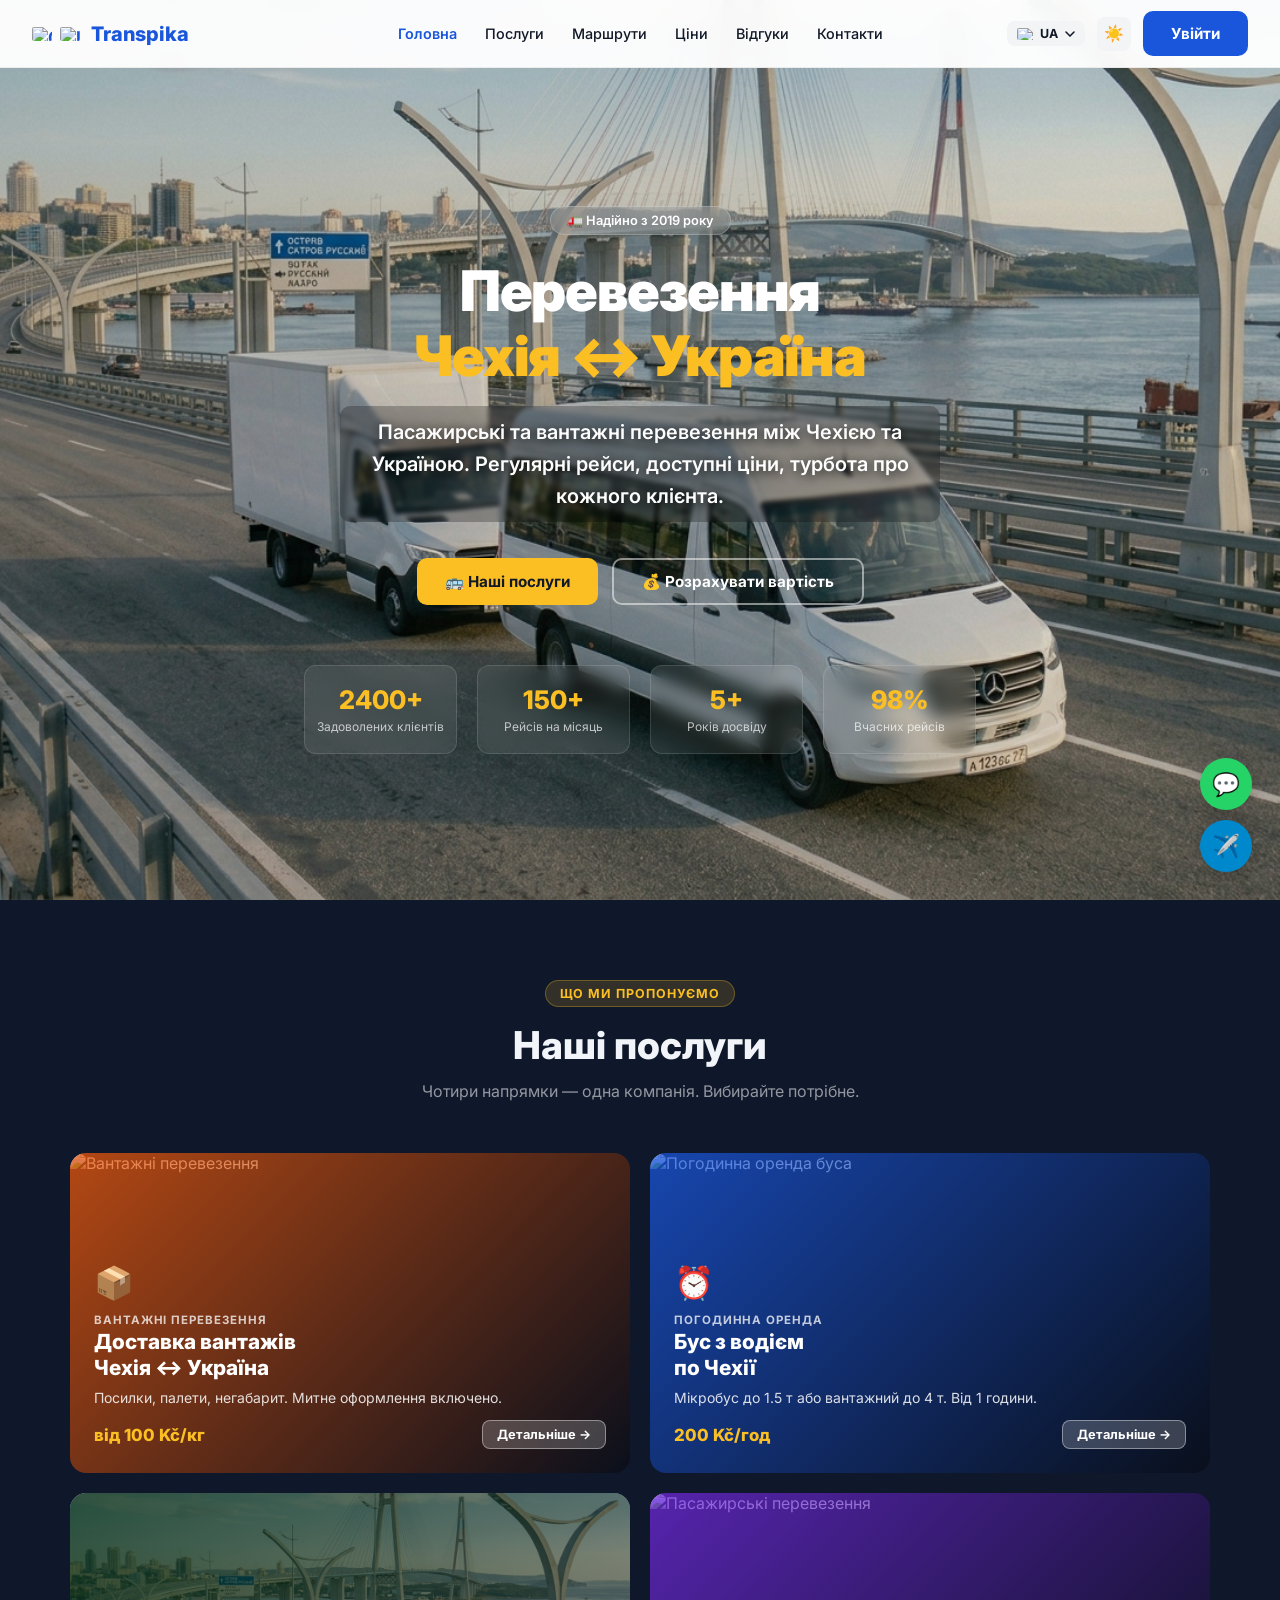
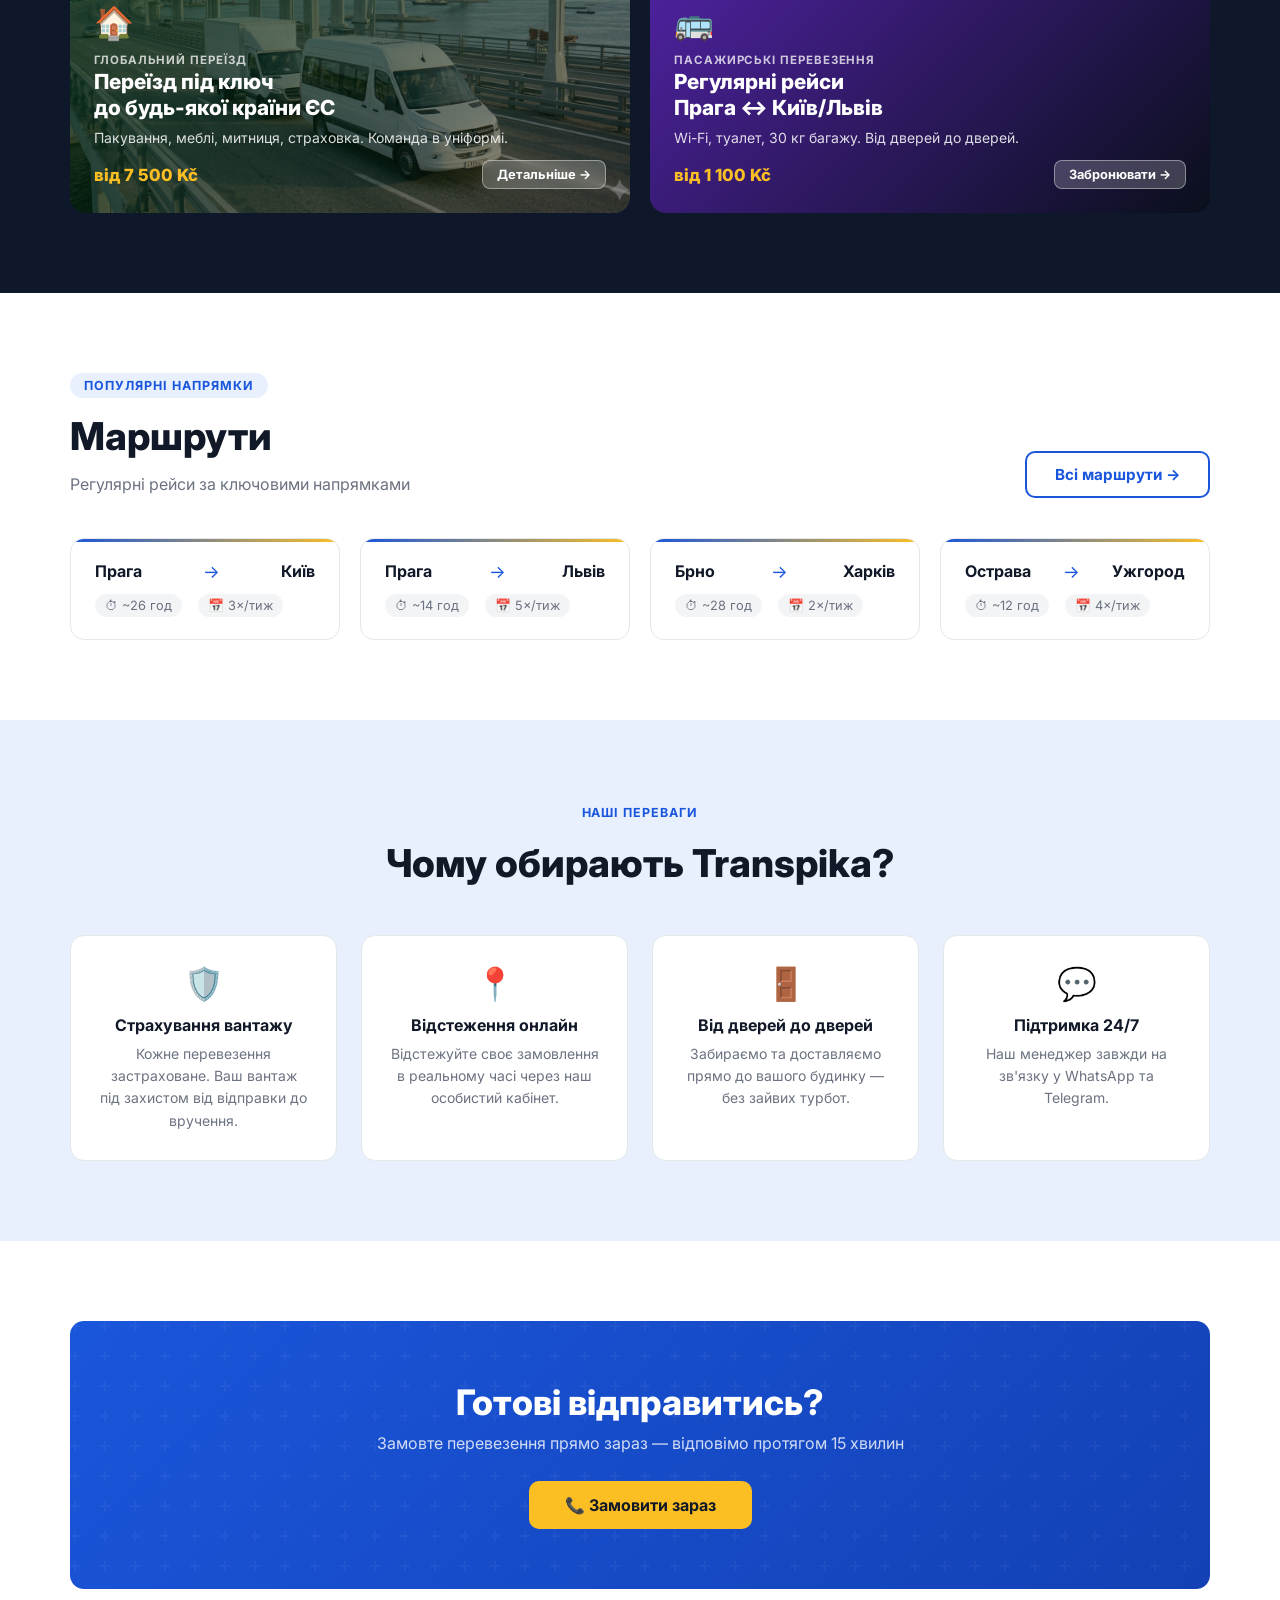
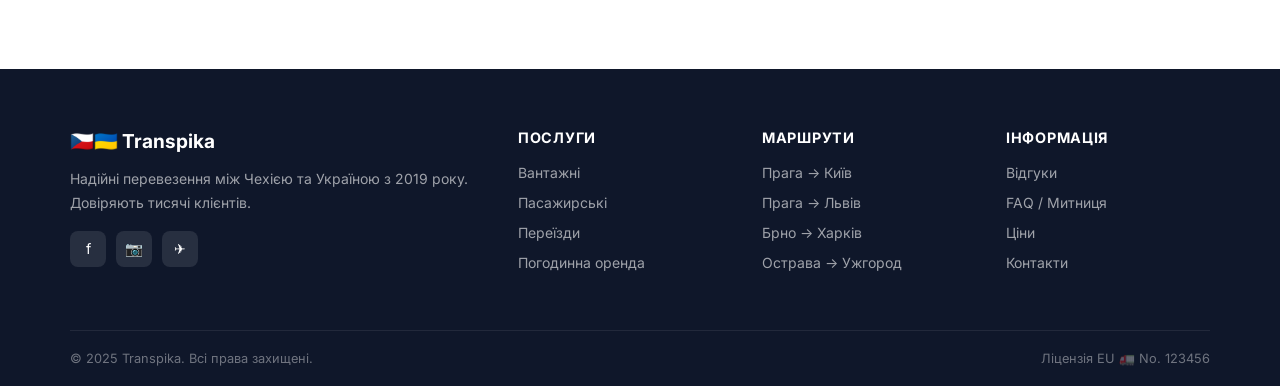
==== index.html @ 56745eea "Transpika transport site - initial commit" ====
<!DOCTYPE html>
<html lang="uk">
<head>
  <meta charset="UTF-8">
  <meta name="viewport" content="width=device-width, initial-scale=1.0">
  <title>Transpika — Перевезення Чехія ↔ Україна</title>
  <meta name="description" content="Надійні пасажирські та вантажні перевезення між Чехією та Україною. Регулярні рейси, доступні ціни, досвідчені водії.">
  <link rel="preconnect" href="https://fonts.googleapis.com">
  <link rel="preconnect" href="https://fonts.gstatic.com" crossorigin>
  <link href="https://fonts.googleapis.com/css2?family=Inter:wght@400;500;600;700;800;900&display=swap" rel="stylesheet">
  <link rel="stylesheet" href="style.css">
</head>
<body><script>var t=localStorage.getItem("et_theme")||"light";document.documentElement.setAttribute("data-theme",t);</script>

  <nav id="navbar"></nav>

  <!-- HERO SECTION -->
  <section class="hero">
    <div class="hero-bg"></div>
    <div class="hero-overlay"></div>
    <div class="hero-content">
      <div class="hero-badge">
        🚛 Надійно з 2019 року
      </div>
      <h1 class="hero-title">
        Перевезення<br><span>Чехія ↔ Україна</span>
      </h1>
      <p class="hero-subtitle">
        Пасажирські та вантажні перевезення між Чехією та Україною. Регулярні рейси, доступні ціни, турбота про кожного клієнта.
      </p>
      <div class="hero-cta">
        <a href="services.html" class="btn-primary">🚌 Наші послуги</a>
        <a href="prices.html" class="btn-outline" style="color:#fff;border-color:rgba(255,255,255,0.5);">💰 Розрахувати вартість</a>
      </div>
      <div class="hero-stats">
        <div class="stat-item">
          <span class="num">2400+</span>
          <span class="label">Задоволених клієнтів</span>
        </div>
        <div class="stat-item">
          <span class="num">150+</span>
          <span class="label">Рейсів на місяць</span>
        </div>
        <div class="stat-item">
          <span class="num">5+</span>
          <span class="label">Років досвіду</span>
        </div>
        <div class="stat-item">
          <span class="num">98%</span>
          <span class="label">Вчасних рейсів</span>
        </div>
      </div>
    </div>
  </section>

  <!-- SERVICES CATEGORIES -->
  <section style="padding:80px 0; background:#0f172a;">
    <div class="container">
      <div style="text-align:center; margin-bottom:52px;">
        <span class="section-tag reveal" style="background:rgba(251,191,36,0.15);color:#fbbf24;border:1px solid rgba(251,191,36,0.3);">Що ми пропонуємо</span>
        <h2 class="section-title reveal" style="text-align:center;color:#f1f5f9;">Наші послуги</h2>
        <p class="reveal" style="text-align:center;color:rgba(255,255,255,0.55);max-width:480px;margin:0 auto;font-size:1rem;">Чотири напрямки — одна компанія. Вибирайте потрібне.</p>
      </div>
      <div class="svc-cat-grid">

        <!-- 1. Вантажні перевезення -->
        <a href="services.html" class="svc-cat-card reveal reveal-delay-1">
          <img src="https://images.unsplash.com/photo-1641199788912-9a7385a35c82?fm=jpg&q=85&w=900&fit=crop" alt="Вантажні перевезення" class="svc-cat-img">
          <div class="svc-cat-overlay"></div>
          <div class="svc-cat-body">
            <div class="svc-cat-icon">📦</div>
            <div>
              <div class="svc-cat-label">Вантажні перевезення</div>
              <h3 class="svc-cat-title">Доставка вантажів<br>Чехія ↔ Україна</h3>
              <p class="svc-cat-desc">Посилки, палети, негабарит. Митне оформлення включено.</p>
              <div class="svc-cat-footer">
                <span class="svc-cat-price">від 100 Kč/кг</span>
                <span class="svc-cat-btn">Детальніше →</span>
              </div>
            </div>
          </div>
        </a>

        <!-- 2. Погодинна оренда -->
        <a href="services.html" class="svc-cat-card reveal reveal-delay-2">
          <img src="https://images.unsplash.com/photo-1652093932112-3fbc369da1f3?fm=jpg&q=85&w=900&fit=crop" alt="Погодинна оренда буса" class="svc-cat-img">
          <div class="svc-cat-overlay" style="background:linear-gradient(135deg,rgba(26,86,219,0.75) 0%,rgba(0,0,0,0.35) 100%);"></div>
          <div class="svc-cat-body">
            <div class="svc-cat-icon">⏰</div>
            <div>
              <div class="svc-cat-label">Погодинна оренда</div>
              <h3 class="svc-cat-title">Бус з водієм<br>по Чехії</h3>
              <p class="svc-cat-desc">Мікробус до 1.5 т або вантажний до 4 т. Від 1 години.</p>
              <div class="svc-cat-footer">
                <span class="svc-cat-price">200 Kč/год</span>
                <span class="svc-cat-btn">Детальніше →</span>
              </div>
            </div>
          </div>
        </a>

        <!-- 3. Переїзди -->
        <a href="services.html" class="svc-cat-card reveal reveal-delay-3">
          <img src="hero.jpg" alt="Глобальний переїзд" class="svc-cat-img">
          <div class="svc-cat-overlay" style="background:linear-gradient(135deg,rgba(5,46,22,0.8) 0%,rgba(0,0,0,0.4) 100%);"></div>
          <div class="svc-cat-body">
            <div class="svc-cat-icon">🏠</div>
            <div>
              <div class="svc-cat-label">Глобальний переїзд</div>
              <h3 class="svc-cat-title">Переїзд під ключ<br>до будь-якої країни ЄС</h3>
              <p class="svc-cat-desc">Пакування, меблі, митниця, страховка. Команда в уніформі.</p>
              <div class="svc-cat-footer">
                <span class="svc-cat-price">від 7 500 Kč</span>
                <span class="svc-cat-btn">Детальніше →</span>
              </div>
            </div>
          </div>
        </a>

        <!-- 4. Пасажирські -->
        <a href="services.html" class="svc-cat-card reveal reveal-delay-4">
          <img src="https://images.unsplash.com/photo-1544620347-c4fd4a3d5957?fm=jpg&q=85&w=900&fit=crop" alt="Пасажирські перевезення" class="svc-cat-img">
          <div class="svc-cat-overlay" style="background:linear-gradient(135deg,rgba(109,40,217,0.75) 0%,rgba(0,0,0,0.35) 100%);"></div>
          <div class="svc-cat-body">
            <div class="svc-cat-icon">🚌</div>
            <div>
              <div class="svc-cat-label">Пасажирські перевезення</div>
              <h3 class="svc-cat-title">Регулярні рейси<br>Прага ↔ Київ/Львів</h3>
              <p class="svc-cat-desc">Wi-Fi, туалет, 30 кг багажу. Від дверей до дверей.</p>
              <div class="svc-cat-footer">
                <span class="svc-cat-price">від 1 100 Kč</span>
                <span class="svc-cat-btn">Забронювати →</span>
              </div>
            </div>
          </div>
        </a>

      </div>
    </div>
  </section>

  <!-- MINI ROUTES SECTION -->
  <section class="section">
    <div class="container">
      <div style="display:flex; justify-content:space-between; align-items:flex-end; margin-bottom:40px; flex-wrap:wrap; gap:16px;">
        <div>
          <span class="section-tag reveal">Популярні напрямки</span>
          <h2 class="section-title reveal">Маршрути</h2>
          <p class="section-sub reveal">Регулярні рейси за ключовими напрямками</p>
        </div>
        <a href="routes.html" class="btn-outline reveal">Всі маршрути →</a>
      </div>
      <div class="routes-grid">
        <div class="route-card reveal reveal-delay-1">
          <div class="route-from-to">
            <span class="route-city">Прага</span>
            <span class="route-arrow">→</span>
            <span class="route-city">Київ</span>
          </div>
          <div class="route-meta">
            <span class="meta-item">⏱ ~26 год</span>
            <span class="meta-item">📅 3×/тиж</span>
          </div>
        </div>
        <div class="route-card reveal reveal-delay-2">
          <div class="route-from-to">
            <span class="route-city">Прага</span>
            <span class="route-arrow">→</span>
            <span class="route-city">Львів</span>
          </div>
          <div class="route-meta">
            <span class="meta-item">⏱ ~14 год</span>
            <span class="meta-item">📅 5×/тиж</span>
          </div>
        </div>
        <div class="route-card reveal reveal-delay-3">
          <div class="route-from-to">
            <span class="route-city">Брно</span>
            <span class="route-arrow">→</span>
            <span class="route-city">Харків</span>
          </div>
          <div class="route-meta">
            <span class="meta-item">⏱ ~28 год</span>
            <span class="meta-item">📅 2×/тиж</span>
          </div>
        </div>
        <div class="route-card reveal reveal-delay-4">
          <div class="route-from-to">
            <span class="route-city">Острава</span>
            <span class="route-arrow">→</span>
            <span class="route-city">Ужгород</span>
          </div>
          <div class="route-meta">
            <span class="meta-item">⏱ ~12 год</span>
            <span class="meta-item">📅 4×/тиж</span>
          </div>
        </div>
      </div>
    </div>
  </section>

  <!-- WHY US SECTION -->
  <section class="section" style="background: var(--blue-light);">
    <div class="container">
      <div style="text-align:center; margin-bottom:48px;">
        <span class="section-tag reveal">Наші переваги</span>
        <h2 class="section-title reveal" style="text-align:center;">Чому обирають Transpika?</h2>
      </div>
      <div style="display:grid; grid-template-columns:repeat(auto-fit, minmax(240px, 1fr)); gap:24px;">
        <div class="card reveal reveal-delay-1" style="text-align:center;">
          <div style="font-size:2rem; margin-bottom:12px;">🛡️</div>
          <h3 style="font-size:1rem; font-weight:700; margin-bottom:8px;">Страхування вантажу</h3>
          <p style="font-size:0.875rem; color:var(--gray); line-height:1.6;">Кожне перевезення застраховане. Ваш вантаж під захистом від відправки до вручення.</p>
        </div>
        <div class="card reveal reveal-delay-2" style="text-align:center;">
          <div style="font-size:2rem; margin-bottom:12px;">📍</div>
          <h3 style="font-size:1rem; font-weight:700; margin-bottom:8px;">Відстеження онлайн</h3>
          <p style="font-size:0.875rem; color:var(--gray); line-height:1.6;">Відстежуйте своє замовлення в реальному часі через наш особистий кабінет.</p>
        </div>
        <div class="card reveal reveal-delay-3" style="text-align:center;">
          <div style="font-size:2rem; margin-bottom:12px;">🚪</div>
          <h3 style="font-size:1rem; font-weight:700; margin-bottom:8px;">Від дверей до дверей</h3>
          <p style="font-size:0.875rem; color:var(--gray); line-height:1.6;">Забираємо та доставляємо прямо до вашого будинку — без зайвих турбот.</p>
        </div>
        <div class="card reveal reveal-delay-4" style="text-align:center;">
          <div style="font-size:2rem; margin-bottom:12px;">💬</div>
          <h3 style="font-size:1rem; font-weight:700; margin-bottom:8px;">Підтримка 24/7</h3>
          <p style="font-size:0.875rem; color:var(--gray); line-height:1.6;">Наш менеджер завжди на зв'язку у WhatsApp та Telegram.</p>
        </div>
      </div>
    </div>
  </section>

  <!-- CTA BANNER -->
  <section class="section">
    <div class="container">
      <div class="cta-banner reveal">
        <h2>Готові відправитись?</h2>
        <p>Замовте перевезення прямо зараз — відповімо протягом 15 хвилин</p>
        <a href="contact.html" class="btn-primary">📞 Замовити зараз</a>
      </div>
    </div>
  </section>

  <footer id="site-footer"></footer>

  <script src="auth.js"></script>
  <script>
    renderNav('home'); initTheme();
    renderFooter();
    initReveal();
    renderFloat();
  </script>
</body>
</html>
---- style.css ----
/* ===================== CSS VARIABLES ===================== */
:root {
  --blue: #1a56db;
  --blue-dark: #1341b5;
  --blue-light: #e8f0fe;
  --yellow: #fbbf24;
  --green: #2e7d32;
  --gray: #6b7280;
  --gray-light: #f3f4f6;
  --dark: #111827;
  --white: #fff;
  --shadow: 0 4px 24px rgba(0,0,0,0.10);
  --radius: 14px;
}

/* ===================== RESET ===================== */
*, *::before, *::after {
  box-sizing: border-box;
  margin: 0;
  padding: 0;
}

/* ===================== BASE ===================== */
body {
  font-family: 'Inter', sans-serif;
  color: var(--dark);
  background: var(--white);
  overflow-x: hidden;
}

a {
  text-decoration: none;
  color: inherit;
}

ul {
  list-style: none;
}

img {
  max-width: 100%;
  display: block;
}

/* ===================== NAVBAR ===================== */
#navbar {
  position: fixed;
  top: 0;
  left: 0;
  right: 0;
  height: 68px;
  background: rgba(255,255,255,0.95);
  backdrop-filter: blur(12px);
  -webkit-backdrop-filter: blur(12px);
  display: flex;
  align-items: center;
  justify-content: space-between;
  padding: 0 32px;
  z-index: 1000;
  border-bottom: 1px solid rgba(0,0,0,0.06);
  transition: box-shadow 0.3s;
}

.nav-logo {
  font-size: 1.1rem;
  font-weight: 700;
  color: var(--blue);
  display: flex;
  align-items: center;
  gap: 5px;
  white-space: nowrap;
  text-decoration: none;
  flex-shrink: 0;
}

.logo-slash {
  font-size: 0.7rem;
  font-weight: 700;
  color: var(--gray);
  letter-spacing: 0.5px;
  margin: 0 1px;
  align-self: flex-end;
  padding-bottom: 2px;
}

.logo-name {
  font-size: 1.25rem;
  font-weight: 800;
  color: var(--blue);
  margin-left: 3px;
}

/* ── Theme toggle button ── */
.theme-btn {
  background: var(--gray-light);
  border: none;
  border-radius: 8px;
  width: 34px;
  height: 34px;
  font-size: 1rem;
  cursor: pointer;
  display: flex;
  align-items: center;
  justify-content: center;
  transition: background 0.2s, transform 0.2s;
  flex-shrink: 0;
}
.theme-btn:hover { background: #e2e8f0; transform: rotate(20deg); }

/* ══════════════════════════════
   DARK THEME
══════════════════════════════ */
[data-theme="dark"] {
  --white: #0f172a;
  --dark: #f1f5f9;
  --gray-light: #1e293b;
  --gray: #94a3b8;
  --blue-light: #1e3a5f;
}
[data-theme="dark"] body { background: #0f172a; color: #f1f5f9; }
[data-theme="dark"] #navbar {
  background: rgba(15,23,42,0.97);
  border-bottom-color: rgba(255,255,255,0.08);
}
[data-theme="dark"] .nav-logo { color: #60a5fa; }
[data-theme="dark"] .logo-name { color: #60a5fa; }
[data-theme="dark"] .logo-slash { color: #64748b; }
[data-theme="dark"] .nav-links a { color: #cbd5e1; }
[data-theme="dark"] .nav-links a:hover,
[data-theme="dark"] .nav-links a.active { color: #60a5fa; }
[data-theme="dark"] .lang-btn { color: #94a3b8; }
[data-theme="dark"] .lang-btn.active { background: #1e293b; color: #60a5fa; }
[data-theme="dark"] .theme-btn { background: #1e293b; color: #f1f5f9; }
[data-theme="dark"] .mobile-menu { background: #0f172a; border-top-color: #1e293b; }
[data-theme="dark"] .mobile-menu a { color: #cbd5e1; border-bottom-color: #1e293b; }
[data-theme="dark"] .section { background: #0f172a; }
[data-theme="dark"] section[style*="background: var(--gray-light)"] { background: #1e293b !important; }
[data-theme="dark"] .card,
[data-theme="dark"] .service-card,
[data-theme="dark"] .route-card,
[data-theme="dark"] .review-card,
[data-theme="dark"] .price-card,
[data-theme="dark"] .faq-item { background: #1e293b; border-color: #334155; }
[data-theme="dark"] .section-tag { background: #1e3a5f; color: #60a5fa; }
[data-theme="dark"] .section-title { color: #f1f5f9; }
[data-theme="dark"] .section-sub { color: #94a3b8; }
[data-theme="dark"] h1,
[data-theme="dark"] h2,
[data-theme="dark"] h3,
[data-theme="dark"] h4 { color: #f1f5f9; }
[data-theme="dark"] p { color: #94a3b8; }
[data-theme="dark"] .faq-q { background: #1e293b; color: #f1f5f9; }
[data-theme="dark"] .faq-q:hover { background: #1e3a5f; }
[data-theme="dark"] .faq-a { background: #1e293b; color: #94a3b8; }
[data-theme="dark"] input, [data-theme="dark"] select, [data-theme="dark"] textarea {
  background: #1e293b; border-color: #334155; color: #f1f5f9;
}
[data-theme="dark"] .page-hero { background-color: #0a0f1e; }
[data-theme="dark"] .page-hero::before { background: rgba(0,0,0,0.72); }
[data-theme="dark"] .contact-form-card,
[data-theme="dark"] .auth-card { background: #1e293b; }
[data-theme="dark"] label { color: #cbd5e1; }

.nav-links {
  display: flex;
  align-items: center;
  gap: 28px;
  position: absolute;
  left: 50%;
  transform: translateX(-50%);
}

.nav-links a {
  font-size: 0.9rem;
  font-weight: 500;
  color: var(--dark);
  text-decoration: none;
  transition: color 0.2s;
  white-space: nowrap;
}

.nav-links a:hover,
.nav-links a.active {
  color: var(--blue);
  font-weight: 600;
}

.nav-right {
  display: flex;
  align-items: center;
  gap: 12px;
  flex-shrink: 0;
}

/* Lang dropdown */
.lang-dropdown {
  position: relative;
}

.lang-current {
  display: flex;
  align-items: center;
  gap: 5px;
  background: var(--gray-light);
  border: none;
  border-radius: 8px;
  padding: 5px 10px;
  font-size: 0.78rem;
  font-weight: 700;
  cursor: pointer;
  color: var(--dark);
  font-family: 'Inter', sans-serif;
  transition: background 0.2s;
}
.lang-current:hover { background: #e2e8f0; }

.lang-menu {
  display: none;
  position: absolute;
  top: calc(100% + 8px);
  right: 0;
  background: var(--white);
  border: 1px solid #e5e7eb;
  border-radius: 12px;
  padding: 8px;
  box-shadow: 0 8px 32px rgba(0,0,0,0.15);
  z-index: 999;
  display: grid;
  grid-template-columns: 1fr 1fr 1fr;
  gap: 4px;
  min-width: 180px;
  opacity: 0;
  pointer-events: none;
  transform: translateY(-6px);
  transition: opacity 0.18s, transform 0.18s;
}
.lang-menu.open {
  opacity: 1;
  pointer-events: all;
  transform: translateY(0);
}

.lang-option {
  display: flex;
  align-items: center;
  gap: 6px;
  background: transparent;
  border: none;
  border-radius: 7px;
  padding: 6px 8px;
  font-size: 0.78rem;
  font-weight: 600;
  cursor: pointer;
  color: var(--dark);
  font-family: 'Inter', sans-serif;
  transition: background 0.15s;
  white-space: nowrap;
}
.lang-option:hover { background: var(--gray-light); }
.lang-option.active { background: #eff6ff; color: var(--blue); }

[data-theme="dark"] .lang-current { background: #1e293b; color: #f1f5f9; }
[data-theme="dark"] .lang-menu { background: #1e293b; border-color: #334155; }
[data-theme="dark"] .lang-option { color: #f1f5f9; }
[data-theme="dark"] .lang-option:hover { background: #334155; }
[data-theme="dark"] .lang-option.active { background: #1e3a5f; color: #60a5fa; }

/* Auth buttons in nav */
.btn-profile {
  display: flex;
  align-items: center;
  gap: 8px;
  font-size: 0.875rem;
  font-weight: 600;
  color: var(--dark);
  text-decoration: none;
  padding: 6px 12px 6px 6px;
  border-radius: 8px;
  transition: background 0.2s;
}

.btn-profile:hover {
  background: var(--gray-light);
}

.avatar-mini {
  width: 28px;
  height: 28px;
  border-radius: 50%;
  background: var(--blue);
  color: var(--white);
  font-size: 0.8rem;
  font-weight: 700;
  display: flex;
  align-items: center;
  justify-content: center;
  flex-shrink: 0;
}

.btn-logout {
  background: transparent;
  border: 1px solid #d1d5db;
  border-radius: 8px;
  padding: 6px 10px;
  font-size: 0.85rem;
  cursor: pointer;
  color: var(--gray);
  transition: all 0.2s;
  font-family: 'Inter', sans-serif;
}

.btn-logout:hover {
  border-color: var(--blue);
  color: var(--blue);
}

/* Burger */
.burger {
  display: none;
  flex-direction: column;
  gap: 5px;
  cursor: pointer;
  padding: 4px;
}

.burger span {
  display: block;
  width: 22px;
  height: 2px;
  background: var(--dark);
  border-radius: 2px;
  transition: all 0.3s;
}

/* Mobile menu */
.mobile-menu {
  display: none;
  flex-direction: column;
  position: fixed;
  top: 68px;
  left: 0;
  right: 0;
  background: var(--white);
  z-index: 999;
  padding: 16px 0;
  box-shadow: 0 8px 24px rgba(0,0,0,0.12);
  border-top: 1px solid #e5e7eb;
}

.mobile-menu.open {
  display: flex;
}

.mobile-menu a {
  padding: 13px 32px;
  font-size: 0.95rem;
  font-weight: 500;
  color: var(--dark);
  text-decoration: none;
  border-bottom: 1px solid #f3f4f6;
  transition: background 0.2s;
}

.mobile-menu a:hover {
  background: var(--gray-light);
  color: var(--blue);
}

/* ===================== FOOTER ===================== */
#site-footer {
  background: #0f172a;
  color: rgba(255,255,255,0.75);
  padding: 60px 0 0;
  margin-top: 0;
}

.footer-grid {
  display: grid;
  grid-template-columns: 2fr 1fr 1fr 1fr;
  gap: 40px;
  padding-bottom: 48px;
}

.footer-brand .logo {
  font-size: 1.2rem;
  font-weight: 700;
  color: var(--white);
  display: block;
  margin-bottom: 14px;
}

.footer-brand p {
  font-size: 0.875rem;
  line-height: 1.7;
  color: rgba(255,255,255,0.6);
}

.social-links {
  display: flex;
  gap: 10px;
}

.social-links a {
  width: 36px;
  height: 36px;
  border-radius: 8px;
  background: rgba(255,255,255,0.1);
  display: flex;
  align-items: center;
  justify-content: center;
  font-size: 0.9rem;
  color: var(--white);
  text-decoration: none;
  transition: background 0.2s;
}

.social-links a:hover {
  background: var(--blue);
}

.footer-col h5 {
  font-size: 0.9rem;
  font-weight: 700;
  color: var(--white);
  margin-bottom: 16px;
  text-transform: uppercase;
  letter-spacing: 0.05em;
}

.footer-col ul li {
  margin-bottom: 10px;
}

.footer-col ul li a {
  font-size: 0.875rem;
  color: rgba(255,255,255,0.6);
  text-decoration: none;
  transition: color 0.2s;
}

.footer-col ul li a:hover {
  color: var(--yellow);
}

.footer-bottom {
  border-top: 1px solid rgba(255,255,255,0.08);
  padding: 20px 0;
  display: flex;
  justify-content: space-between;
  align-items: center;
  font-size: 0.8rem;
  color: rgba(255,255,255,0.4);
}

/* ===================== BUTTONS ===================== */
.btn-primary {
  display: inline-flex;
  align-items: center;
  gap: 8px;
  background: var(--yellow);
  color: var(--dark);
  font-weight: 700;
  font-size: 0.95rem;
  padding: 13px 28px;
  border-radius: 10px;
  border: none;
  cursor: pointer;
  text-decoration: none;
  transition: all 0.2s;
  font-family: 'Inter', sans-serif;
}

.btn-primary:hover {
  background: #f59e0b;
  transform: translateY(-1px);
  box-shadow: 0 6px 20px rgba(251,191,36,0.4);
}

.btn-blue {
  display: inline-flex;
  align-items: center;
  gap: 8px;
  background: var(--blue);
  color: var(--white);
  font-weight: 700;
  font-size: 0.95rem;
  padding: 13px 28px;
  border-radius: 10px;
  border: none;
  cursor: pointer;
  text-decoration: none;
  transition: all 0.2s;
  font-family: 'Inter', sans-serif;
}

.btn-blue:hover {
  background: var(--blue-dark);
  transform: translateY(-1px);
  box-shadow: 0 6px 20px rgba(26,86,219,0.35);
}

.btn-outline {
  display: inline-flex;
  align-items: center;
  gap: 8px;
  background: transparent;
  color: var(--blue);
  font-weight: 700;
  font-size: 0.95rem;
  padding: 12px 28px;
  border-radius: 10px;
  border: 2px solid var(--blue);
  cursor: pointer;
  text-decoration: none;
  transition: all 0.2s;
  font-family: 'Inter', sans-serif;
}

.btn-outline:hover {
  background: var(--blue);
  color: var(--white);
  transform: translateY(-1px);
}

/* ===================== CARDS ===================== */
.card {
  background: var(--white);
  border: 1px solid #e5e7eb;
  border-radius: var(--radius);
  padding: 28px;
  transition: all 0.3s;
}

.card:hover {
  box-shadow: var(--shadow);
  transform: translateY(-4px);
  border-color: transparent;
}

/* ===================== SECTION LAYOUT ===================== */
.section {
  padding: 80px 24px;
}

.container {
  max-width: 1140px;
  margin: 0 auto;
}

.section-tag {
  display: inline-block;
  background: var(--blue-light);
  color: var(--blue);
  font-size: 0.78rem;
  font-weight: 700;
  letter-spacing: 0.08em;
  text-transform: uppercase;
  padding: 5px 14px;
  border-radius: 100px;
  margin-bottom: 14px;
}

.section-title {
  font-size: clamp(1.6rem, 3vw, 2.4rem);
  font-weight: 800;
  color: var(--dark);
  line-height: 1.25;
  margin-bottom: 12px;
}

.section-sub {
  font-size: 1rem;
  color: var(--gray);
  line-height: 1.6;
  max-width: 580px;
}

/* ===================== PAGE HERO ===================== */
.page-hero {
  height: 300px;
  background: linear-gradient(135deg, var(--blue) 0%, var(--blue-dark) 100%);
  background-size: cover;
  background-position: center;
  background-repeat: no-repeat;
  display: flex;
  flex-direction: column;
  align-items: center;
  justify-content: center;
  text-align: center;
  margin-top: 68px;
  position: relative;
  overflow: hidden;
}

.page-hero::before {
  content: '';
  position: absolute;
  inset: 0;
  background: linear-gradient(to bottom, rgba(0,0,0,0.55) 0%, rgba(10,20,60,0.72) 100%);
  z-index: 1;
}

.page-hero-title {
  font-size: clamp(1.6rem, 4vw, 2.5rem);
  font-weight: 800;
  color: #fff;
  position: relative;
  z-index: 2;
  margin-bottom: 10px;
  text-shadow: 0 2px 12px rgba(0,0,0,0.6);
}

.breadcrumb {
  font-size: 0.875rem;
  color: rgba(255,255,255,0.85);
  position: relative;
  z-index: 2;
}

.breadcrumb a {
  color: rgba(255,255,255,0.7);
  text-decoration: none;
}

.breadcrumb a:hover {
  color: var(--white);
}

/* ===================== FORMS ===================== */
.form-group {
  margin-bottom: 20px;
}

.form-group label {
  display: block;
  font-size: 0.875rem;
  font-weight: 600;
  color: var(--dark);
  margin-bottom: 6px;
}

.form-group input,
.form-group select,
.form-group textarea {
  width: 100%;
  padding: 11px 16px;
  border: 1.5px solid #d1d5db;
  border-radius: 9px;
  font-size: 0.95rem;
  font-family: 'Inter', sans-serif;
  color: var(--dark);
  background: var(--white);
  transition: border-color 0.2s, box-shadow 0.2s;
  outline: none;
}

.form-group input:focus,
.form-group select:focus,
.form-group textarea:focus {
  border-color: var(--blue);
  box-shadow: 0 0 0 3px rgba(26,86,219,0.12);
}

.form-group textarea {
  resize: vertical;
  min-height: 100px;
}

/* ===================== AUTH PAGES ===================== */
.auth-page {
  min-height: 100vh;
  display: flex;
  align-items: center;
  justify-content: center;
  padding: 40px 16px;
  position: relative;
  background-size: cover;
  background-position: center;
  background-attachment: fixed;
}

.auth-overlay {
  position: fixed;
  inset: 0;
  background: rgba(0,0,0,0.6);
  z-index: 0;
}

.auth-card {
  background: var(--white);
  border-radius: 16px;
  padding: 40px;
  max-width: 440px;
  width: 100%;
  box-shadow: 0 20px 60px rgba(0,0,0,0.25);
  position: relative;
  z-index: 1;
}

.auth-logo {
  display: block;
  text-align: center;
  font-size: 1.2rem;
  font-weight: 700;
  color: var(--blue);
  text-decoration: none;
  margin-bottom: 24px;
}

.auth-title {
  font-size: 1.4rem;
  font-weight: 800;
  color: var(--dark);
  text-align: center;
  margin-bottom: 28px;
  line-height: 1.3;
}

.auth-sub-link {
  display: block;
  text-align: center;
  margin-top: 20px;
  font-size: 0.875rem;
  color: var(--gray);
}

.auth-sub-link a {
  color: var(--blue);
  font-weight: 600;
  text-decoration: none;
}

.auth-sub-link a:hover {
  text-decoration: underline;
}

.auth-forgot {
  display: block;
  text-align: right;
  font-size: 0.8rem;
  color: var(--blue);
  text-decoration: none;
  margin-top: -12px;
  margin-bottom: 20px;
}

.auth-forgot:hover {
  text-decoration: underline;
}

.auth-error {
  background: #fef2f2;
  border: 1px solid #fca5a5;
  color: #b91c1c;
  font-size: 0.875rem;
  border-radius: 8px;
  padding: 10px 14px;
  margin-bottom: 16px;
  display: none;
}

.auth-error.show {
  display: block;
}

.auth-checkbox {
  display: flex;
  align-items: center;
  gap: 10px;
  font-size: 0.875rem;
  color: var(--gray);
  margin-bottom: 20px;
}

.auth-checkbox input[type="checkbox"] {
  width: 16px;
  height: 16px;
  flex-shrink: 0;
  accent-color: var(--blue);
}

/* ===================== PRICE TABLE ===================== */
.price-table {
  width: 100%;
  border-collapse: collapse;
  border-radius: var(--radius);
  overflow: hidden;
  box-shadow: var(--shadow);
}

.pt-head {
  background: var(--blue);
  color: var(--white);
}

.pt-head th {
  padding: 14px 20px;
  text-align: left;
  font-size: 0.875rem;
  font-weight: 600;
}

.pt-row td {
  padding: 14px 20px;
  font-size: 0.9rem;
  border-bottom: 1px solid #e5e7eb;
}

.pt-row-alt {
  background: var(--gray-light);
}

.pt-row-alt td {
  padding: 14px 20px;
  font-size: 0.9rem;
  border-bottom: 1px solid #e5e7eb;
}

.pt-price {
  font-weight: 700;
  color: var(--blue);
}

/* ===================== REVIEW CARDS ===================== */
.review-card {
  background: var(--white);
  border: 1px solid #e5e7eb;
  border-radius: var(--radius);
  padding: 28px;
  transition: all 0.3s;
}

.review-card:hover {
  box-shadow: var(--shadow);
  transform: translateY(-3px);
}

.review-stars {
  display: flex;
  gap: 3px;
  margin-bottom: 12px;
  font-size: 1rem;
  color: var(--yellow);
}

.review-text {
  font-size: 0.9rem;
  line-height: 1.7;
  color: var(--gray);
  margin-bottom: 18px;
  font-style: italic;
}

.review-author {
  display: flex;
  align-items: center;
  gap: 12px;
}

.review-avatar {
  width: 42px;
  height: 42px;
  border-radius: 50%;
  background: var(--blue-light);
  color: var(--blue);
  font-size: 1rem;
  font-weight: 700;
  display: flex;
  align-items: center;
  justify-content: center;
  flex-shrink: 0;
}

.review-author-info .name {
  font-weight: 700;
  font-size: 0.9rem;
  color: var(--dark);
}

.review-author-info .date {
  font-size: 0.78rem;
  color: var(--gray);
}

/* ===================== FAQ ===================== */
.faq-item {
  border: 1px solid #e5e7eb;
  border-radius: var(--radius);
  overflow: hidden;
  margin-bottom: 10px;
}

.faq-q {
  width: 100%;
  background: var(--white);
  border: none;
  text-align: left;
  padding: 18px 24px;
  font-size: 0.95rem;
  font-weight: 600;
  color: var(--dark);
  cursor: pointer;
  display: flex;
  justify-content: space-between;
  align-items: center;
  gap: 12px;
  transition: background 0.2s;
  font-family: 'Inter', sans-serif;
}

.faq-q:hover {
  background: var(--gray-light);
}

.faq-q.open {
  background: var(--blue-light);
  color: var(--blue);
}

.faq-icon {
  font-size: 1.1rem;
  font-weight: 700;
  transition: transform 0.3s;
  flex-shrink: 0;
}

.faq-q.open .faq-icon {
  transform: rotate(45deg);
}

.faq-a {
  max-height: 0;
  overflow: hidden;
  transition: max-height 0.35s ease, padding 0.3s;
  background: var(--white);
  font-size: 0.9rem;
  line-height: 1.7;
  color: var(--gray);
  padding: 0 24px;
}

.faq-a.open {
  max-height: 300px;
  padding: 16px 24px 20px;
}

/* ===================== ROUTE CARDS ===================== */
.route-card {
  background: var(--white);
  border: 1px solid #e5e7eb;
  border-radius: var(--radius);
  padding: 22px 24px;
  transition: all 0.3s;
  position: relative;
  overflow: hidden;
}

.route-card::before {
  content: '';
  position: absolute;
  top: 0;
  left: 0;
  right: 0;
  height: 3px;
  background: linear-gradient(90deg, var(--blue), var(--yellow));
}

.route-card:hover {
  box-shadow: var(--shadow);
  transform: translateY(-4px);
}

.route-card .route-from-to {
  display: flex;
  align-items: center;
  gap: 12px;
  margin-bottom: 12px;
}

.route-card .route-city {
  font-weight: 700;
  font-size: 1rem;
  color: var(--dark);
}

.route-card .route-arrow {
  color: var(--blue);
  font-size: 1.1rem;
  flex: 1;
  text-align: center;
}

.route-card .route-meta {
  display: flex;
  gap: 16px;
  flex-wrap: wrap;
}

.route-card .meta-item {
  display: flex;
  align-items: center;
  gap: 5px;
  font-size: 0.8rem;
  color: var(--gray);
  background: var(--gray-light);
  padding: 4px 10px;
  border-radius: 100px;
}

/* ===================== SERVICE CATEGORY CARDS ===================== */
.svc-cat-grid {
  display: grid;
  grid-template-columns: 1fr 1fr;
  gap: 20px;
}

.svc-cat-card {
  position: relative;
  display: block;
  border-radius: 16px;
  overflow: hidden;
  min-height: 320px;
  text-decoration: none;
  color: #fff;
  transition: transform 0.3s ease, box-shadow 0.3s ease;
}
.svc-cat-card:hover {
  transform: translateY(-4px);
  box-shadow: 0 20px 50px rgba(0,0,0,0.5);
}
.svc-cat-img {
  position: absolute;
  inset: 0;
  width: 100%;
  height: 100%;
  object-fit: cover;
  transition: transform 0.4s ease;
}
.svc-cat-card:hover .svc-cat-img {
  transform: scale(1.04);
}
.svc-cat-overlay {
  position: absolute;
  inset: 0;
  background: linear-gradient(135deg, rgba(234,88,12,0.75) 0%, rgba(0,0,0,0.35) 100%);
  transition: opacity 0.3s;
}
.svc-cat-body {
  position: relative;
  z-index: 2;
  display: flex;
  flex-direction: column;
  justify-content: flex-end;
  height: 100%;
  min-height: 320px;
  padding: 28px 24px 24px;
  gap: 10px;
}
.svc-cat-icon {
  font-size: 2rem;
  line-height: 1;
  margin-bottom: 4px;
}
.svc-cat-label {
  font-size: 0.72rem;
  font-weight: 700;
  letter-spacing: 0.08em;
  text-transform: uppercase;
  opacity: 0.75;
  margin-bottom: 2px;
}
.svc-cat-title {
  font-size: 1.3rem;
  font-weight: 800;
  line-height: 1.25;
  margin: 0 0 6px;
  color: #fff;
}
.svc-cat-desc {
  font-size: 0.875rem;
  opacity: 0.85;
  line-height: 1.5;
  margin: 0;
}
.svc-cat-footer {
  display: flex;
  align-items: center;
  justify-content: space-between;
  margin-top: 12px;
}
.svc-cat-price {
  font-size: 1.05rem;
  font-weight: 800;
  color: #fbbf24;
}
.svc-cat-btn {
  font-size: 0.8rem;
  font-weight: 700;
  background: rgba(255,255,255,0.2);
  border: 1px solid rgba(255,255,255,0.4);
  border-radius: 8px;
  padding: 6px 14px;
  backdrop-filter: blur(4px);
  transition: background 0.2s;
}
.svc-cat-card:hover .svc-cat-btn {
  background: rgba(255,255,255,0.35);
}

/* ===================== PROFILE PAGE ===================== */
.profile-grid {
  display: grid;
  grid-template-columns: 260px 1fr;
  gap: 32px;
  max-width: 1140px;
  margin: 0 auto;
  padding: 40px 24px;
  min-height: calc(100vh - 68px - 80px);
  margin-top: 68px;
}

.profile-sidebar {
  background: var(--white);
  border: 1px solid #e5e7eb;
  border-radius: var(--radius);
  padding: 32px 24px;
  height: fit-content;
  position: sticky;
  top: 88px;
}

.sidebar-avatar {
  width: 72px;
  height: 72px;
  border-radius: 50%;
  background: var(--blue);
  color: var(--white);
  font-size: 1.8rem;
  font-weight: 700;
  display: flex;
  align-items: center;
  justify-content: center;
  margin: 0 auto 16px;
}

.sidebar-name {
  font-size: 1rem;
  font-weight: 700;
  text-align: center;
  color: var(--dark);
  margin-bottom: 4px;
}

.sidebar-email {
  font-size: 0.8rem;
  color: var(--gray);
  text-align: center;
  margin-bottom: 24px;
  word-break: break-all;
}

.profile-nav {
  display: flex;
  flex-direction: column;
  gap: 4px;
}

.profile-nav a,
.profile-nav button {
  display: flex;
  align-items: center;
  gap: 10px;
  padding: 11px 14px;
  border-radius: 9px;
  font-size: 0.9rem;
  font-weight: 500;
  color: var(--dark);
  text-decoration: none;
  transition: all 0.2s;
  background: transparent;
  border: none;
  cursor: pointer;
  font-family: 'Inter', sans-serif;
  width: 100%;
  text-align: left;
}

.profile-nav a:hover,
.profile-nav button:hover {
  background: var(--gray-light);
  color: var(--blue);
}

.profile-nav a.active {
  background: var(--blue-light);
  color: var(--blue);
  font-weight: 600;
}

.profile-nav .nav-icon {
  font-size: 1rem;
  width: 20px;
  text-align: center;
}

.profile-divider {
  height: 1px;
  background: #e5e7eb;
  margin: 12px 0;
}

.profile-content {
  display: flex;
  flex-direction: column;
  gap: 28px;
}

.profile-section {
  background: var(--white);
  border: 1px solid #e5e7eb;
  border-radius: var(--radius);
  padding: 28px;
}

.profile-section-title {
  font-size: 1.1rem;
  font-weight: 700;
  color: var(--dark);
  margin-bottom: 20px;
  padding-bottom: 12px;
  border-bottom: 1px solid #e5e7eb;
}

.stat-boxes {
  display: grid;
  grid-template-columns: repeat(3, 1fr);
  gap: 16px;
}

.stat-box {
  background: var(--gray-light);
  border-radius: 10px;
  padding: 20px;
  text-align: center;
}

.stat-box .stat-num {
  font-size: 1.8rem;
  font-weight: 800;
  color: var(--blue);
  display: block;
  margin-bottom: 4px;
}

.stat-box .stat-label {
  font-size: 0.8rem;
  color: var(--gray);
}

.empty-state {
  text-align: center;
  padding: 40px;
}

.empty-state .empty-icon {
  font-size: 3rem;
  margin-bottom: 12px;
  display: block;
}

.empty-state p {
  color: var(--gray);
  font-size: 0.9rem;
  margin-bottom: 16px;
}

/* ===================== DISCOUNT BANNER ===================== */
.discount-banner {
  background: linear-gradient(135deg, #fef3c7 0%, #fde68a 100%);
  border: 2px solid var(--yellow);
  border-radius: var(--radius);
  padding: 20px 28px;
  display: flex;
  align-items: center;
  justify-content: space-between;
  gap: 16px;
  flex-wrap: wrap;
  margin-bottom: 40px;
}

.discount-banner .discount-text {
  font-size: 1rem;
  font-weight: 700;
  color: var(--dark);
}

.discount-banner .discount-sub {
  font-size: 0.875rem;
  color: #92400e;
  margin-top: 3px;
}

.discount-badge {
  background: var(--yellow);
  color: var(--dark);
  font-weight: 800;
  font-size: 1.4rem;
  padding: 10px 20px;
  border-radius: 10px;
  white-space: nowrap;
}

/* ===================== REVEAL ANIMATIONS ===================== */
.reveal {
  opacity: 0;
  transform: translateY(30px);
  transition: opacity 0.6s ease, transform 0.6s ease;
}

.reveal.visible {
  opacity: 1;
  transform: translateY(0);
}

.reveal-delay-1 { transition-delay: 0.1s; }
.reveal-delay-2 { transition-delay: 0.2s; }
.reveal-delay-3 { transition-delay: 0.3s; }
.reveal-delay-4 { transition-delay: 0.4s; }

/* ===================== FLOAT CONTACTS ===================== */
.float-contacts {
  position: fixed;
  bottom: 28px;
  right: 28px;
  display: flex;
  flex-direction: column;
  gap: 10px;
  z-index: 900;
}

.float-btn {
  width: 52px;
  height: 52px;
  border-radius: 50%;
  display: flex;
  align-items: center;
  justify-content: center;
  font-size: 1.4rem;
  text-decoration: none;
  box-shadow: 0 4px 16px rgba(0,0,0,0.2);
  transition: all 0.2s;
}

.float-btn:hover {
  transform: scale(1.1);
  box-shadow: 0 6px 20px rgba(0,0,0,0.25);
}

.float-btn.wa {
  background: #25d366;
}

.float-btn.tg {
  background: #0088cc;
}

/* ===================== TOAST ===================== */
#toast {
  position: fixed;
  bottom: 28px;
  left: 50%;
  transform: translateX(-50%) translateY(20px);
  background: var(--blue);
  color: var(--white);
  padding: 12px 24px;
  border-radius: 10px;
  font-size: 0.9rem;
  font-weight: 600;
  z-index: 9999;
  opacity: 0;
  pointer-events: none;
  transition: all 0.3s;
  white-space: nowrap;
  box-shadow: 0 4px 20px rgba(0,0,0,0.2);
}

#toast.show {
  opacity: 1;
  transform: translateX(-50%) translateY(0);
}

/* ===================== HERO (INDEX) ===================== */
.hero {
  position: relative;
  min-height: 100vh;
  display: flex;
  align-items: center;
  justify-content: center;
  overflow: hidden;
  background: linear-gradient(135deg, #0f172a 0%, #1e3a5f 50%, #1a56db 100%);
}

.hero-bg {
  position: absolute;
  inset: 0;
  background: url('hero.jpg') center/cover no-repeat;
  z-index: 0;
}

.hero-overlay {
  position: absolute;
  inset: 0;
  background: linear-gradient(135deg, rgba(0,0,0,0.22) 0%, rgba(0,0,0,0.12) 100%);
  z-index: 1;
}

.hero-content {
  position: relative;
  z-index: 2;
  text-align: center;
  padding: 120px 24px 60px;
  max-width: 860px;
  margin: 0 auto;
}

.hero-badge {
  display: inline-flex;
  align-items: center;
  gap: 8px;
  background: rgba(255,255,255,0.12);
  border: 1px solid rgba(255,255,255,0.2);
  color: var(--white);
  font-size: 0.8rem;
  font-weight: 600;
  padding: 6px 16px;
  border-radius: 100px;
  margin-bottom: 24px;
  backdrop-filter: blur(8px);
}

.hero-title {
  font-size: clamp(2rem, 5vw, 3.5rem);
  font-weight: 900;
  color: var(--white);
  line-height: 1.15;
  margin-bottom: 18px;
  letter-spacing: -0.02em;
}

.hero-title span {
  color: var(--yellow);
}

.hero-subtitle {
  font-size: clamp(1rem, 2vw, 1.25rem);
  color: #ffffff;
  font-weight: 600;
  text-shadow: 0 2px 12px rgba(0,0,0,0.9), 0 0 30px rgba(0,0,0,0.6);
  background: rgba(0,0,0,0.25);
  padding: 10px 18px;
  border-radius: 10px;
  backdrop-filter: blur(2px);
  line-height: 1.6;
  margin-bottom: 36px;
  max-width: 600px;
  margin-left: auto;
  margin-right: auto;
}

.hero-cta {
  display: flex;
  gap: 14px;
  justify-content: center;
  flex-wrap: wrap;
  margin-bottom: 60px;
}

.hero-stats {
  display: grid;
  grid-template-columns: repeat(4, 1fr);
  gap: 20px;
  max-width: 700px;
  margin: 0 auto;
}

.stat-item {
  background: rgba(255,255,255,0.08);
  border: 1px solid rgba(255,255,255,0.12);
  border-radius: 12px;
  padding: 18px 12px;
  backdrop-filter: blur(8px);
}

.stat-item .num {
  font-size: 1.6rem;
  font-weight: 800;
  color: var(--yellow);
  display: block;
}

.stat-item .label {
  font-size: 0.75rem;
  color: rgba(255,255,255,0.7);
  margin-top: 3px;
}

/* ===================== SERVICES GRID ===================== */
.services-grid {
  display: grid;
  grid-template-columns: repeat(3, 1fr);
  gap: 24px;
}

.service-card {
  background: var(--white);
  border: 1px solid #e5e7eb;
  border-radius: var(--radius);
  padding: 32px 28px;
  text-align: center;
  transition: all 0.3s;
  cursor: pointer;
}

.service-card:hover {
  box-shadow: var(--shadow);
  transform: translateY(-4px);
  border-color: var(--blue);
}

.service-icon {
  font-size: 2.5rem;
  margin-bottom: 16px;
  display: block;
  line-height: 1;
}

.service-card h3 {
  font-size: 1.1rem;
  font-weight: 700;
  color: var(--dark);
  margin-bottom: 10px;
}

.service-card p {
  font-size: 0.875rem;
  color: var(--gray);
  line-height: 1.6;
  margin-bottom: 16px;
}

.service-card .service-link {
  color: var(--blue);
  font-weight: 600;
  font-size: 0.875rem;
  text-decoration: none;
  display: inline-flex;
  align-items: center;
  gap: 4px;
}

.service-card .service-link:hover {
  text-decoration: underline;
}

/* ===================== ROUTES GRID ===================== */
.routes-grid {
  display: grid;
  grid-template-columns: repeat(4, 1fr);
  gap: 20px;
}

/* ===================== CTA BANNER ===================== */
.cta-banner {
  background: linear-gradient(135deg, var(--blue) 0%, var(--blue-dark) 100%);
  border-radius: var(--radius);
  padding: 60px 40px;
  text-align: center;
  color: var(--white);
  position: relative;
  overflow: hidden;
}

.cta-banner::before {
  content: '';
  position: absolute;
  inset: 0;
  background: url("data:image/svg+xml,%3Csvg width='60' height='60' viewBox='0 0 60 60' xmlns='http://www.w3.org/2000/svg'%3E%3Cg fill='none' fill-rule='evenodd'%3E%3Cg fill='%23ffffff' fill-opacity='0.04'%3E%3Cpath d='M36 34v-4h-2v4h-4v2h4v4h2v-4h4v-2h-4zm0-30V0h-2v4h-4v2h4v4h2V6h4V4h-4zM6 34v-4H4v4H0v2h4v4h2v-4h4v-2H6zM6 4V0H4v4H0v2h4v4h2V6h4V4H6z'/%3E%3C/g%3E%3C/g%3E%3C/svg%3E");
}

.cta-banner h2 {
  font-size: clamp(1.4rem, 3vw, 2.2rem);
  font-weight: 800;
  margin-bottom: 10px;
  position: relative;
}

.cta-banner p {
  font-size: 1rem;
  color: rgba(255,255,255,0.8);
  margin-bottom: 28px;
  position: relative;
}

.cta-banner .btn-primary {
  position: relative;
  font-size: 1rem;
  padding: 14px 36px;
}

/* ===================== PRICE CARDS ===================== */
.price-cards {
  display: grid;
  grid-template-columns: repeat(3, 1fr);
  gap: 24px;
  margin-top: 40px;
}

.price-card {
  background: var(--white);
  border: 1px solid #e5e7eb;
  border-radius: var(--radius);
  padding: 32px 28px;
  text-align: center;
  transition: all 0.3s;
  position: relative;
  overflow: hidden;
}

.price-card.featured {
  border-color: var(--blue);
  box-shadow: 0 0 0 2px var(--blue);
}

.price-card:hover {
  box-shadow: var(--shadow);
  transform: translateY(-4px);
}

.price-card .price-tag-label {
  font-size: 0.75rem;
  font-weight: 700;
  text-transform: uppercase;
  letter-spacing: 0.08em;
  color: var(--blue);
  margin-bottom: 8px;
}

.price-card h3 {
  font-size: 1.2rem;
  font-weight: 800;
  color: var(--dark);
  margin-bottom: 6px;
}

.price-card .price-from {
  font-size: 0.8rem;
  color: var(--gray);
  margin-bottom: 4px;
}

.price-card .price-big {
  font-size: 2.2rem;
  font-weight: 900;
  color: var(--blue);
  margin-bottom: 20px;
}

.price-card ul {
  list-style: none;
  text-align: left;
  margin-bottom: 24px;
}

.price-card ul li {
  font-size: 0.875rem;
  color: var(--gray);
  padding: 6px 0;
  border-bottom: 1px solid #f3f4f6;
  display: flex;
  align-items: center;
  gap: 8px;
}

.price-card ul li::before {
  content: 'âœ“';
  color: var(--green);
  font-weight: 700;
  flex-shrink: 0;
}

/* ===================== CONTACT PAGE ===================== */
.contact-grid {
  display: grid;
  grid-template-columns: 1fr 1fr;
  gap: 40px;
  align-items: start;
}

.contact-info-card {
  background: var(--white);
  border: 1px solid #e5e7eb;
  border-radius: var(--radius);
  padding: 36px;
}

.contact-info-card h3 {
  font-size: 1.2rem;
  font-weight: 700;
  margin-bottom: 24px;
  color: var(--dark);
}

.contact-item {
  display: flex;
  gap: 14px;
  margin-bottom: 20px;
  align-items: flex-start;
}

.contact-item-icon {
  width: 40px;
  height: 40px;
  border-radius: 10px;
  background: var(--blue-light);
  display: flex;
  align-items: center;
  justify-content: center;
  font-size: 1.1rem;
  flex-shrink: 0;
}

.contact-item-text strong {
  display: block;
  font-size: 0.875rem;
  font-weight: 700;
  color: var(--dark);
  margin-bottom: 2px;
}

.contact-item-text span,
.contact-item-text a {
  font-size: 0.875rem;
  color: var(--gray);
  text-decoration: none;
}

.contact-item-text a:hover {
  color: var(--blue);
}

.contact-divider {
  height: 1px;
  background: #e5e7eb;
  margin: 20px 0;
}

/* ===================== SCHEDULE SECTION ===================== */
.schedule-section {
  background: #0f172a;
  padding: 60px 24px;
}

.schedule-grid {
  display: grid;
  grid-template-columns: 1fr 1fr;
  gap: 28px;
  margin-top: 32px;
}

.schedule-card {
  background: rgba(255,255,255,0.05);
  border: 1px solid rgba(255,255,255,0.1);
  border-radius: var(--radius);
  padding: 28px;
}

.schedule-card h3 {
  font-size: 1rem;
  font-weight: 700;
  color: var(--yellow);
  margin-bottom: 20px;
  display: flex;
  align-items: center;
  gap: 8px;
}

.schedule-row {
  display: grid;
  grid-template-columns: 1fr auto auto;
  gap: 12px;
  align-items: center;
  padding: 12px 0;
  border-bottom: 1px solid rgba(255,255,255,0.07);
}

.schedule-row:last-child {
  border-bottom: none;
}

.schedule-row .s-route {
  font-size: 0.875rem;
  color: rgba(255,255,255,0.8);
}

.schedule-row .s-day {
  font-size: 0.8rem;
  color: rgba(255,255,255,0.5);
}

.schedule-row .s-time {
  font-size: 0.9rem;
  font-weight: 800;
  color: #fbbf24;
  white-space: nowrap;
}

/* ===================== PROCESS STEPS ===================== */
.process-steps {
  display: grid;
  grid-template-columns: repeat(3, 1fr);
  gap: 28px;
}

.process-step {
  text-align: center;
  padding: 28px;
}

.step-num {
  width: 52px;
  height: 52px;
  border-radius: 50%;
  background: var(--blue);
  color: var(--white);
  font-size: 1.3rem;
  font-weight: 800;
  display: flex;
  align-items: center;
  justify-content: center;
  margin: 0 auto 16px;
}

.process-step h3 {
  font-size: 1rem;
  font-weight: 700;
  color: var(--dark);
  margin-bottom: 8px;
}

.process-step p {
  font-size: 0.875rem;
  color: var(--gray);
  line-height: 1.6;
}

/* ===================== RATING SUMMARY ===================== */
.rating-summary {
  display: flex;
  align-items: center;
  gap: 28px;
  background: var(--white);
  border: 1px solid #e5e7eb;
  border-radius: var(--radius);
  padding: 28px 36px;
  margin-bottom: 40px;
  flex-wrap: wrap;
}

.rating-big {
  font-size: 4rem;
  font-weight: 900;
  color: var(--dark);
  line-height: 1;
}

.rating-stars-big {
  display: flex;
  gap: 4px;
  font-size: 1.4rem;
  color: var(--yellow);
  margin-bottom: 6px;
}

.rating-count {
  font-size: 0.875rem;
  color: var(--gray);
}

.rating-bars {
  flex: 1;
  min-width: 200px;
}

.rating-bar-row {
  display: flex;
  align-items: center;
  gap: 10px;
  margin-bottom: 7px;
  font-size: 0.8rem;
  color: var(--gray);
}

.rating-bar-track {
  flex: 1;
  height: 6px;
  background: #e5e7eb;
  border-radius: 100px;
  overflow: hidden;
}

.rating-bar-fill {
  height: 100%;
  background: var(--yellow);
  border-radius: 100px;
}

/* ===================== RESPONSIVE ===================== */
@media (max-width: 1024px) {
  .routes-grid {
    grid-template-columns: repeat(2, 1fr);
  }
  .footer-grid {
    grid-template-columns: 1fr 1fr;
    gap: 32px;
  }
}

@media (max-width: 768px) {
  .nav-links {
    display: none;
  }
  .burger {
    display: flex;
  }
  .hero-stats {
    grid-template-columns: repeat(2, 1fr);
  }
  .services-grid {
    grid-template-columns: 1fr;
  }
  .svc-cat-grid {
    grid-template-columns: 1fr;
  }
  .svc-cat-card {
    min-height: 260px;
  }
  .svc-cat-body {
    min-height: 260px;
  }
  .routes-grid {
    grid-template-columns: repeat(2, 1fr);
  }
  .price-cards {
    grid-template-columns: 1fr;
  }
  .contact-grid {
    grid-template-columns: 1fr;
  }
  .schedule-grid {
    grid-template-columns: 1fr;
  }
  .process-steps {
    grid-template-columns: 1fr;
  }
  .stat-boxes {
    grid-template-columns: repeat(3, 1fr);
  }
  .profile-grid {
    grid-template-columns: 1fr;
  }
  .profile-sidebar {
    position: static;
  }
  .footer-grid {
    grid-template-columns: 1fr;
    gap: 24px;
  }
  .footer-bottom {
    flex-direction: column;
    gap: 8px;
    text-align: center;
  }
  .section {
    padding: 56px 20px;
  }
  #navbar {
    padding: 0 20px;
  }
  .nav-right .lang-dropdown {
    display: none;
  }
}

@media (max-width: 520px) {
  .hero-stats {
    grid-template-columns: repeat(2, 1fr);
    gap: 12px;
  }
  .routes-grid {
    grid-template-columns: 1fr;
  }
  .stat-boxes {
    grid-template-columns: 1fr;
  }
  .discount-banner {
    flex-direction: column;
    text-align: center;
  }
  .auth-card {
    padding: 28px 20px;
  }
  .rating-summary {
    flex-direction: column;
    align-items: flex-start;
    gap: 16px;
  }
  .cta-banner {
    padding: 40px 24px;
  }
  .float-contacts {
    bottom: 16px;
    right: 16px;
  }
}
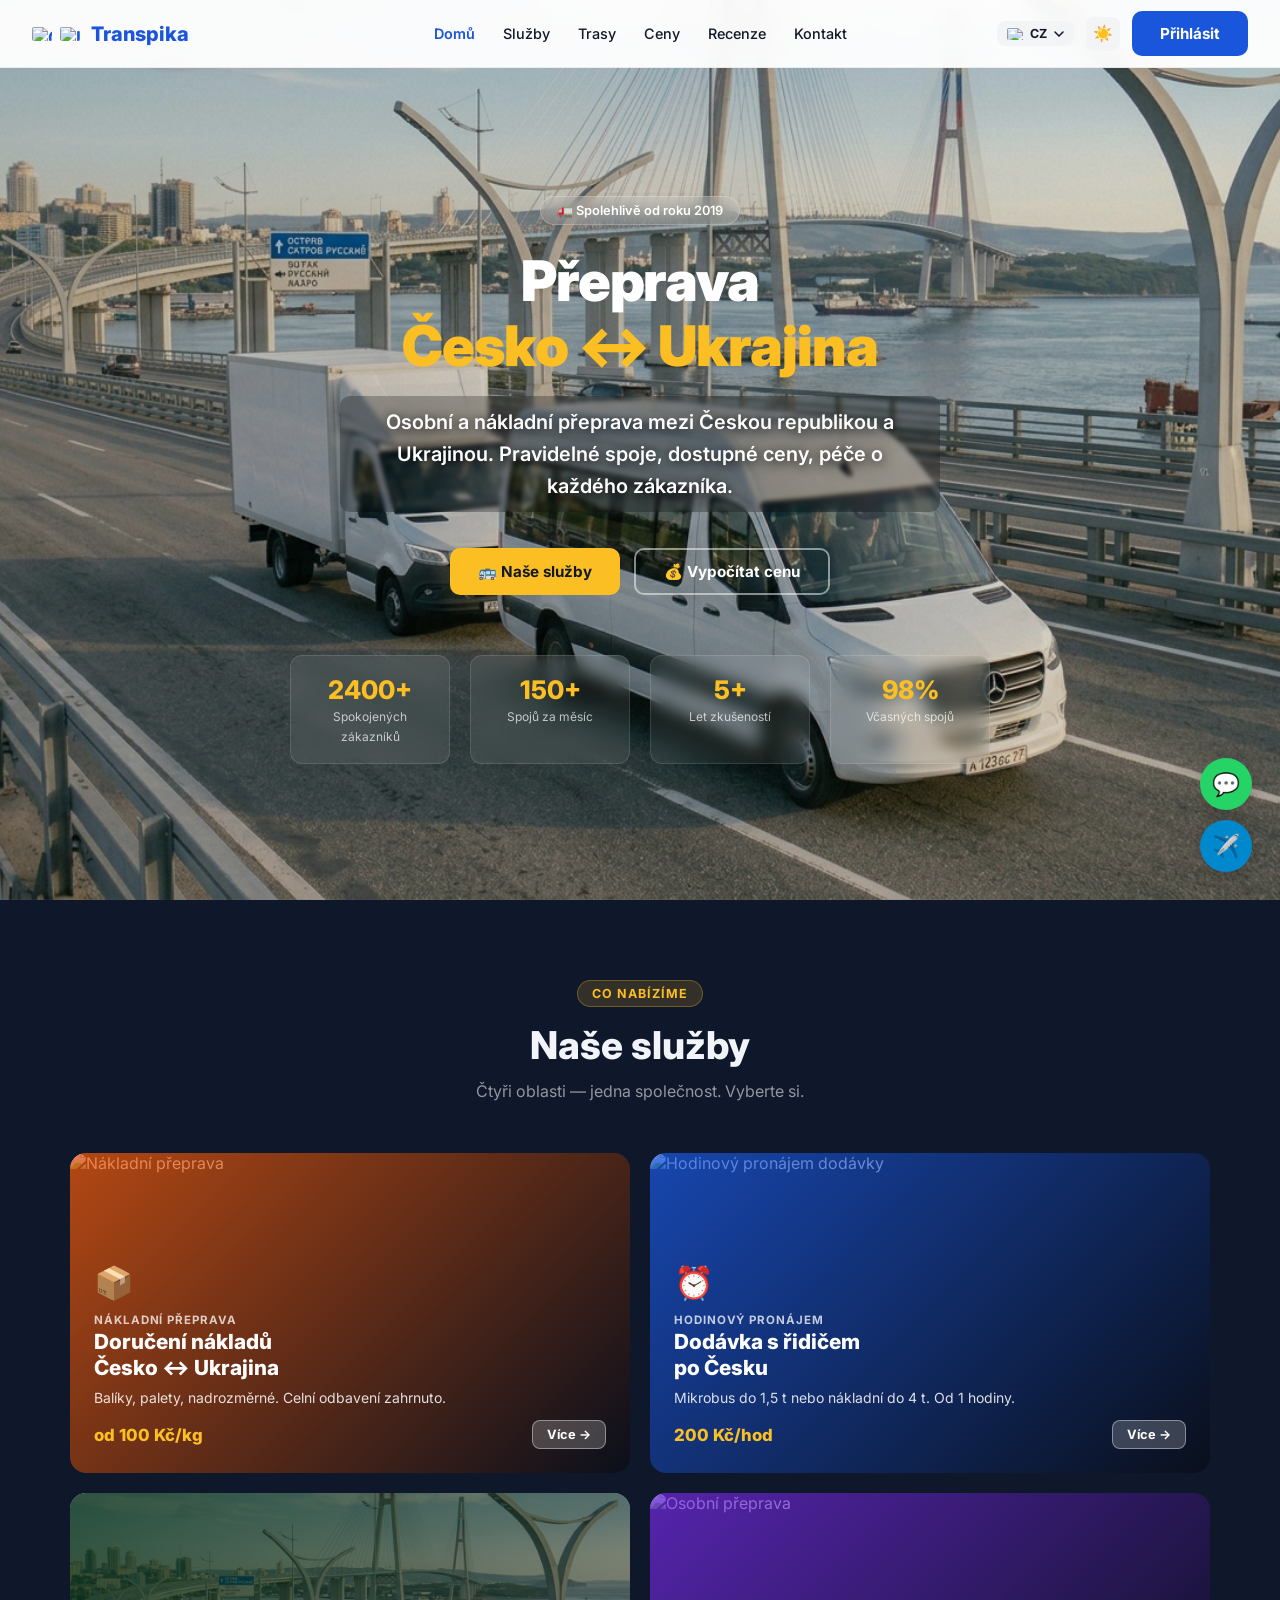
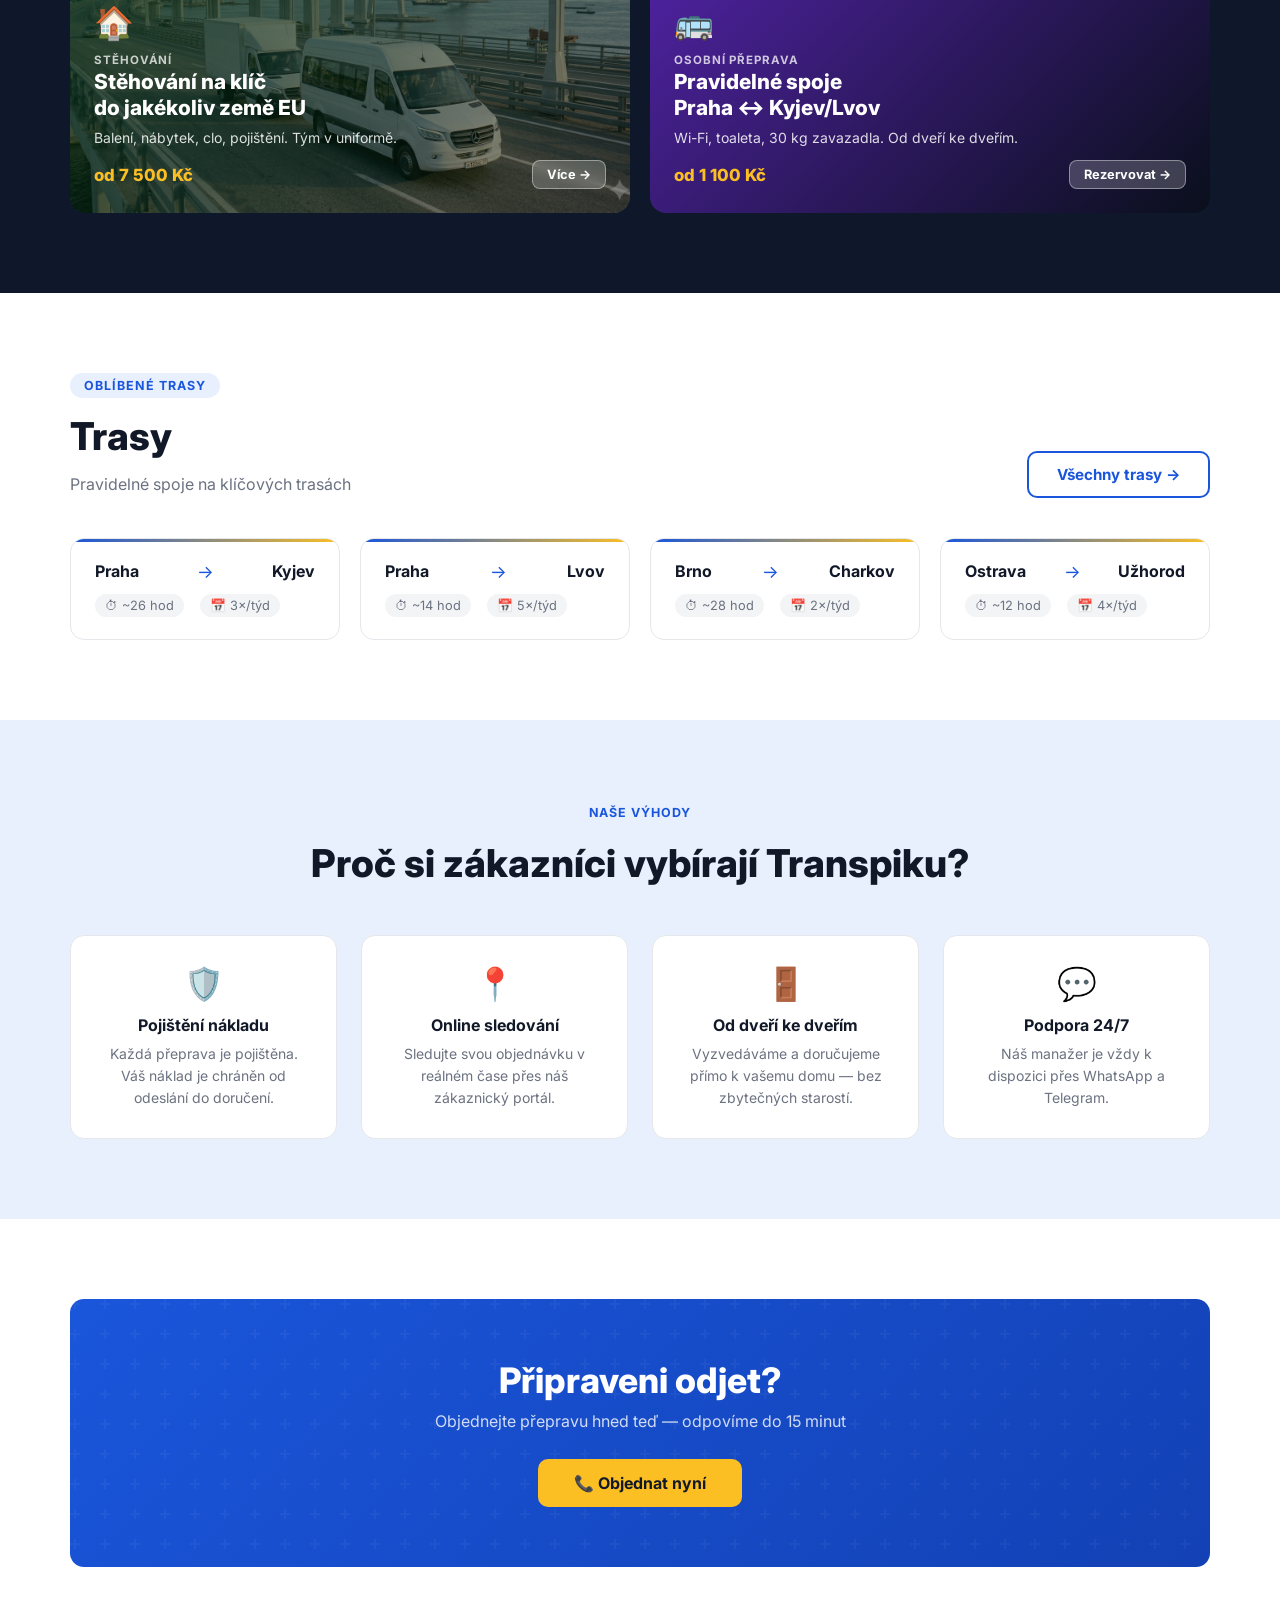
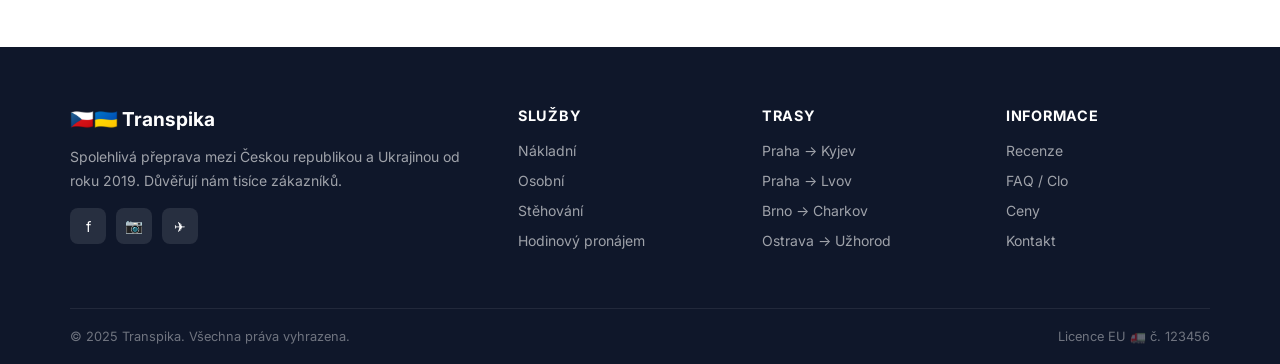
==== commit 232a43fa: "Translate site to Czech" ====
--- a/index.html
+++ b/index.html
@@ -1,10 +1,10 @@
 <!DOCTYPE html>
-<html lang="uk">
+<html lang="cs">
 <head>
   <meta charset="UTF-8">
   <meta name="viewport" content="width=device-width, initial-scale=1.0">
-  <title>Transpika — Перевезення Чехія ↔ Україна</title>
-  <meta name="description" content="Надійні пасажирські та вантажні перевезення між Чехією та Україною. Регулярні рейси, доступні ціни, досвідчені водії.">
+  <title>Transpika — Přeprava Česko ↔ Ukrajina</title>
+  <meta name="description" content="Spolehlivá osobní a nákladní přeprava mezi Českou republikou a Ukrajinou. Pravidelné spoje, dostupné ceny, zkušení řidiči.">
   <link rel="preconnect" href="https://fonts.googleapis.com">
   <link rel="preconnect" href="https://fonts.gstatic.com" crossorigin>
   <link href="https://fonts.googleapis.com/css2?family=Inter:wght@400;500;600;700;800;900&display=swap" rel="stylesheet">
@@ -20,34 +20,34 @@
     <div class="hero-overlay"></div>
     <div class="hero-content">
       <div class="hero-badge">
-        🚛 Надійно з 2019 року
+        🚛 Spolehlivě od roku 2019
       </div>
       <h1 class="hero-title">
-        Перевезення<br><span>Чехія ↔ Україна</span>
+        Přeprava<br><span>Česko ↔ Ukrajina</span>
       </h1>
       <p class="hero-subtitle">
-        Пасажирські та вантажні перевезення між Чехією та Україною. Регулярні рейси, доступні ціни, турбота про кожного клієнта.
+        Osobní a nákladní přeprava mezi Českou republikou a Ukrajinou. Pravidelné spoje, dostupné ceny, péče o každého zákazníka.
       </p>
       <div class="hero-cta">
-        <a href="services.html" class="btn-primary">🚌 Наші послуги</a>
-        <a href="prices.html" class="btn-outline" style="color:#fff;border-color:rgba(255,255,255,0.5);">💰 Розрахувати вартість</a>
+        <a href="services.html" class="btn-primary">🚌 Naše služby</a>
+        <a href="prices.html" class="btn-outline" style="color:#fff;border-color:rgba(255,255,255,0.5);">💰 Vypočítat cenu</a>
       </div>
       <div class="hero-stats">
         <div class="stat-item">
           <span class="num">2400+</span>
-          <span class="label">Задоволених клієнтів</span>
+          <span class="label">Spokojených zákazníků</span>
         </div>
         <div class="stat-item">
           <span class="num">150+</span>
-          <span class="label">Рейсів на місяць</span>
+          <span class="label">Spojů za měsíc</span>
         </div>
         <div class="stat-item">
           <span class="num">5+</span>
-          <span class="label">Років досвіду</span>
+          <span class="label">Let zkušeností</span>
         </div>
         <div class="stat-item">
           <span class="num">98%</span>
-          <span class="label">Вчасних рейсів</span>
+          <span class="label">Včasných spojů</span>
         </div>
       </div>
     </div>
@@ -57,79 +57,79 @@
   <section style="padding:80px 0; background:#0f172a;">
     <div class="container">
       <div style="text-align:center; margin-bottom:52px;">
-        <span class="section-tag reveal" style="background:rgba(251,191,36,0.15);color:#fbbf24;border:1px solid rgba(251,191,36,0.3);">Що ми пропонуємо</span>
-        <h2 class="section-title reveal" style="text-align:center;color:#f1f5f9;">Наші послуги</h2>
-        <p class="reveal" style="text-align:center;color:rgba(255,255,255,0.55);max-width:480px;margin:0 auto;font-size:1rem;">Чотири напрямки — одна компанія. Вибирайте потрібне.</p>
+        <span class="section-tag reveal" style="background:rgba(251,191,36,0.15);color:#fbbf24;border:1px solid rgba(251,191,36,0.3);">Co nabízíme</span>
+        <h2 class="section-title reveal" style="text-align:center;color:#f1f5f9;">Naše služby</h2>
+        <p class="reveal" style="text-align:center;color:rgba(255,255,255,0.55);max-width:480px;margin:0 auto;font-size:1rem;">Čtyři oblasti — jedna společnost. Vyberte si.</p>
       </div>
       <div class="svc-cat-grid">
 
-        <!-- 1. Вантажні перевезення -->
+        <!-- 1. Nákladní přeprava -->
         <a href="services.html" class="svc-cat-card reveal reveal-delay-1">
-          <img src="https://images.unsplash.com/photo-1641199788912-9a7385a35c82?fm=jpg&q=85&w=900&fit=crop" alt="Вантажні перевезення" class="svc-cat-img">
+          <img src="https://images.unsplash.com/photo-1641199788912-9a7385a35c82?fm=jpg&q=85&w=900&fit=crop" alt="Nákladní přeprava" class="svc-cat-img">
           <div class="svc-cat-overlay"></div>
           <div class="svc-cat-body">
             <div class="svc-cat-icon">📦</div>
             <div>
-              <div class="svc-cat-label">Вантажні перевезення</div>
-              <h3 class="svc-cat-title">Доставка вантажів<br>Чехія ↔ Україна</h3>
-              <p class="svc-cat-desc">Посилки, палети, негабарит. Митне оформлення включено.</p>
-              <div class="svc-cat-footer">
-                <span class="svc-cat-price">від 100 Kč/кг</span>
-                <span class="svc-cat-btn">Детальніше →</span>
-              </div>
-            </div>
-          </div>
-        </a>
-
-        <!-- 2. Погодинна оренда -->
+              <div class="svc-cat-label">Nákladní přeprava</div>
+              <h3 class="svc-cat-title">Doručení nákladů<br>Česko ↔ Ukrajina</h3>
+              <p class="svc-cat-desc">Balíky, palety, nadrozměrné. Celní odbavení zahrnuto.</p>
+              <div class="svc-cat-footer">
+                <span class="svc-cat-price">od 100 Kč/kg</span>
+                <span class="svc-cat-btn">Více →</span>
+              </div>
+            </div>
+          </div>
+        </a>
+
+        <!-- 2. Hodinový pronájem -->
         <a href="services.html" class="svc-cat-card reveal reveal-delay-2">
-          <img src="https://images.unsplash.com/photo-1652093932112-3fbc369da1f3?fm=jpg&q=85&w=900&fit=crop" alt="Погодинна оренда буса" class="svc-cat-img">
+          <img src="https://images.unsplash.com/photo-1652093932112-3fbc369da1f3?fm=jpg&q=85&w=900&fit=crop" alt="Hodinový pronájem dodávky" class="svc-cat-img">
           <div class="svc-cat-overlay" style="background:linear-gradient(135deg,rgba(26,86,219,0.75) 0%,rgba(0,0,0,0.35) 100%);"></div>
           <div class="svc-cat-body">
             <div class="svc-cat-icon">⏰</div>
             <div>
-              <div class="svc-cat-label">Погодинна оренда</div>
-              <h3 class="svc-cat-title">Бус з водієм<br>по Чехії</h3>
-              <p class="svc-cat-desc">Мікробус до 1.5 т або вантажний до 4 т. Від 1 години.</p>
-              <div class="svc-cat-footer">
-                <span class="svc-cat-price">200 Kč/год</span>
-                <span class="svc-cat-btn">Детальніше →</span>
-              </div>
-            </div>
-          </div>
-        </a>
-
-        <!-- 3. Переїзди -->
+              <div class="svc-cat-label">Hodinový pronájem</div>
+              <h3 class="svc-cat-title">Dodávka s řidičem<br>po Česku</h3>
+              <p class="svc-cat-desc">Mikrobus do 1,5 t nebo nákladní do 4 t. Od 1 hodiny.</p>
+              <div class="svc-cat-footer">
+                <span class="svc-cat-price">200 Kč/hod</span>
+                <span class="svc-cat-btn">Více →</span>
+              </div>
+            </div>
+          </div>
+        </a>
+
+        <!-- 3. Stěhování -->
         <a href="services.html" class="svc-cat-card reveal reveal-delay-3">
-          <img src="hero.jpg" alt="Глобальний переїзд" class="svc-cat-img">
+          <img src="hero.jpg" alt="Stěhování" class="svc-cat-img">
           <div class="svc-cat-overlay" style="background:linear-gradient(135deg,rgba(5,46,22,0.8) 0%,rgba(0,0,0,0.4) 100%);"></div>
           <div class="svc-cat-body">
             <div class="svc-cat-icon">🏠</div>
             <div>
-              <div class="svc-cat-label">Глобальний переїзд</div>
-              <h3 class="svc-cat-title">Переїзд під ключ<br>до будь-якої країни ЄС</h3>
-              <p class="svc-cat-desc">Пакування, меблі, митниця, страховка. Команда в уніформі.</p>
-              <div class="svc-cat-footer">
-                <span class="svc-cat-price">від 7 500 Kč</span>
-                <span class="svc-cat-btn">Детальніше →</span>
-              </div>
-            </div>
-          </div>
-        </a>
-
-        <!-- 4. Пасажирські -->
+              <div class="svc-cat-label">Stěhování</div>
+              <h3 class="svc-cat-title">Stěhování na klíč<br>do jakékoliv země EU</h3>
+              <p class="svc-cat-desc">Balení, nábytek, clo, pojištění. Tým v uniformě.</p>
+              <div class="svc-cat-footer">
+                <span class="svc-cat-price">od 7 500 Kč</span>
+                <span class="svc-cat-btn">Více →</span>
+              </div>
+            </div>
+          </div>
+        </a>
+
+        <!-- 4. Osobní přeprava -->
         <a href="services.html" class="svc-cat-card reveal reveal-delay-4">
-          <img src="https://images.unsplash.com/photo-1544620347-c4fd4a3d5957?fm=jpg&q=85&w=900&fit=crop" alt="Пасажирські перевезення" class="svc-cat-img">
+          <img src="https://images.unsplash.com/photo-1544620347-c4fd4a3d5957?fm=jpg&q=85&w=900&fit=crop" alt="Osobní přeprava" class="svc-cat-img">
           <div class="svc-cat-overlay" style="background:linear-gradient(135deg,rgba(109,40,217,0.75) 0%,rgba(0,0,0,0.35) 100%);"></div>
           <div class="svc-cat-body">
             <div class="svc-cat-icon">🚌</div>
             <div>
-              <div class="svc-cat-label">Пасажирські перевезення</div>
-              <h3 class="svc-cat-title">Регулярні рейси<br>Прага ↔ Київ/Львів</h3>
-              <p class="svc-cat-desc">Wi-Fi, туалет, 30 кг багажу. Від дверей до дверей.</p>
-              <div class="svc-cat-footer">
-                <span class="svc-cat-price">від 1 100 Kč</span>
-                <span class="svc-cat-btn">Забронювати →</span>
+              <div class="svc-cat-label">Osobní přeprava</div>
+              <h3 class="svc-cat-title">Pravidelné spoje<br>Praha ↔ Kyjev/Lvov</h3>
+              <p class="svc-cat-desc">Wi-Fi, toaleta, 30 kg zavazadla. Od dveří ke dveřím.</p>
+              <div class="svc-cat-footer">
+                <span class="svc-cat-price">od 1 100 Kč</span>
+                <span class="svc-cat-btn">Rezervovat →</span>
               </div>
             </div>
           </div>
@@ -144,55 +144,55 @@
     <div class="container">
       <div style="display:flex; justify-content:space-between; align-items:flex-end; margin-bottom:40px; flex-wrap:wrap; gap:16px;">
         <div>
-          <span class="section-tag reveal">Популярні напрямки</span>
-          <h2 class="section-title reveal">Маршрути</h2>
-          <p class="section-sub reveal">Регулярні рейси за ключовими напрямками</p>
-        </div>
-        <a href="routes.html" class="btn-outline reveal">Всі маршрути →</a>
+          <span class="section-tag reveal">Oblíbené trasy</span>
+          <h2 class="section-title reveal">Trasy</h2>
+          <p class="section-sub reveal">Pravidelné spoje na klíčových trasách</p>
+        </div>
+        <a href="routes.html" class="btn-outline reveal">Všechny trasy →</a>
       </div>
       <div class="routes-grid">
         <div class="route-card reveal reveal-delay-1">
           <div class="route-from-to">
-            <span class="route-city">Прага</span>
-            <span class="route-arrow">→</span>
-            <span class="route-city">Київ</span>
-          </div>
-          <div class="route-meta">
-            <span class="meta-item">⏱ ~26 год</span>
-            <span class="meta-item">📅 3×/тиж</span>
+            <span class="route-city">Praha</span>
+            <span class="route-arrow">→</span>
+            <span class="route-city">Kyjev</span>
+          </div>
+          <div class="route-meta">
+            <span class="meta-item">⏱ ~26 hod</span>
+            <span class="meta-item">📅 3×/týd</span>
           </div>
         </div>
         <div class="route-card reveal reveal-delay-2">
           <div class="route-from-to">
-            <span class="route-city">Прага</span>
-            <span class="route-arrow">→</span>
-            <span class="route-city">Львів</span>
-          </div>
-          <div class="route-meta">
-            <span class="meta-item">⏱ ~14 год</span>
-            <span class="meta-item">📅 5×/тиж</span>
+            <span class="route-city">Praha</span>
+            <span class="route-arrow">→</span>
+            <span class="route-city">Lvov</span>
+          </div>
+          <div class="route-meta">
+            <span class="meta-item">⏱ ~14 hod</span>
+            <span class="meta-item">📅 5×/týd</span>
           </div>
         </div>
         <div class="route-card reveal reveal-delay-3">
           <div class="route-from-to">
-            <span class="route-city">Брно</span>
-            <span class="route-arrow">→</span>
-            <span class="route-city">Харків</span>
-          </div>
-          <div class="route-meta">
-            <span class="meta-item">⏱ ~28 год</span>
-            <span class="meta-item">📅 2×/тиж</span>
+            <span class="route-city">Brno</span>
+            <span class="route-arrow">→</span>
+            <span class="route-city">Charkov</span>
+          </div>
+          <div class="route-meta">
+            <span class="meta-item">⏱ ~28 hod</span>
+            <span class="meta-item">📅 2×/týd</span>
           </div>
         </div>
         <div class="route-card reveal reveal-delay-4">
           <div class="route-from-to">
-            <span class="route-city">Острава</span>
-            <span class="route-arrow">→</span>
-            <span class="route-city">Ужгород</span>
-          </div>
-          <div class="route-meta">
-            <span class="meta-item">⏱ ~12 год</span>
-            <span class="meta-item">📅 4×/тиж</span>
+            <span class="route-city">Ostrava</span>
+            <span class="route-arrow">→</span>
+            <span class="route-city">Užhorod</span>
+          </div>
+          <div class="route-meta">
+            <span class="meta-item">⏱ ~12 hod</span>
+            <span class="meta-item">📅 4×/týd</span>
           </div>
         </div>
       </div>
@@ -203,29 +203,29 @@
   <section class="section" style="background: var(--blue-light);">
     <div class="container">
       <div style="text-align:center; margin-bottom:48px;">
-        <span class="section-tag reveal">Наші переваги</span>
-        <h2 class="section-title reveal" style="text-align:center;">Чому обирають Transpika?</h2>
+        <span class="section-tag reveal">Naše výhody</span>
+        <h2 class="section-title reveal" style="text-align:center;">Proč si zákazníci vybírají Transpiku?</h2>
       </div>
       <div style="display:grid; grid-template-columns:repeat(auto-fit, minmax(240px, 1fr)); gap:24px;">
         <div class="card reveal reveal-delay-1" style="text-align:center;">
           <div style="font-size:2rem; margin-bottom:12px;">🛡️</div>
-          <h3 style="font-size:1rem; font-weight:700; margin-bottom:8px;">Страхування вантажу</h3>
-          <p style="font-size:0.875rem; color:var(--gray); line-height:1.6;">Кожне перевезення застраховане. Ваш вантаж під захистом від відправки до вручення.</p>
+          <h3 style="font-size:1rem; font-weight:700; margin-bottom:8px;">Pojištění nákladu</h3>
+          <p style="font-size:0.875rem; color:var(--gray); line-height:1.6;">Každá přeprava je pojištěna. Váš náklad je chráněn od odeslání do doručení.</p>
         </div>
         <div class="card reveal reveal-delay-2" style="text-align:center;">
           <div style="font-size:2rem; margin-bottom:12px;">📍</div>
-          <h3 style="font-size:1rem; font-weight:700; margin-bottom:8px;">Відстеження онлайн</h3>
-          <p style="font-size:0.875rem; color:var(--gray); line-height:1.6;">Відстежуйте своє замовлення в реальному часі через наш особистий кабінет.</p>
+          <h3 style="font-size:1rem; font-weight:700; margin-bottom:8px;">Online sledování</h3>
+          <p style="font-size:0.875rem; color:var(--gray); line-height:1.6;">Sledujte svou objednávku v reálném čase přes náš zákaznický portál.</p>
         </div>
         <div class="card reveal reveal-delay-3" style="text-align:center;">
           <div style="font-size:2rem; margin-bottom:12px;">🚪</div>
-          <h3 style="font-size:1rem; font-weight:700; margin-bottom:8px;">Від дверей до дверей</h3>
-          <p style="font-size:0.875rem; color:var(--gray); line-height:1.6;">Забираємо та доставляємо прямо до вашого будинку — без зайвих турбот.</p>
+          <h3 style="font-size:1rem; font-weight:700; margin-bottom:8px;">Od dveří ke dveřím</h3>
+          <p style="font-size:0.875rem; color:var(--gray); line-height:1.6;">Vyzvedáváme a doručujeme přímo k vašemu domu — bez zbytečných starostí.</p>
         </div>
         <div class="card reveal reveal-delay-4" style="text-align:center;">
           <div style="font-size:2rem; margin-bottom:12px;">💬</div>
-          <h3 style="font-size:1rem; font-weight:700; margin-bottom:8px;">Підтримка 24/7</h3>
-          <p style="font-size:0.875rem; color:var(--gray); line-height:1.6;">Наш менеджер завжди на зв'язку у WhatsApp та Telegram.</p>
+          <h3 style="font-size:1rem; font-weight:700; margin-bottom:8px;">Podpora 24/7</h3>
+          <p style="font-size:0.875rem; color:var(--gray); line-height:1.6;">Náš manažer je vždy k dispozici přes WhatsApp a Telegram.</p>
         </div>
       </div>
     </div>
@@ -235,9 +235,9 @@
   <section class="section">
     <div class="container">
       <div class="cta-banner reveal">
-        <h2>Готові відправитись?</h2>
-        <p>Замовте перевезення прямо зараз — відповімо протягом 15 хвилин</p>
-        <a href="contact.html" class="btn-primary">📞 Замовити зараз</a>
+        <h2>Připraveni odjet?</h2>
+        <p>Objednejte přepravu hned teď — odpovíme do 15 minut</p>
+        <a href="contact.html" class="btn-primary">📞 Objednat nyní</a>
       </div>
     </div>
   </section>
@@ -253,4 +253,3 @@
   </script>
 </body>
 </html>
-
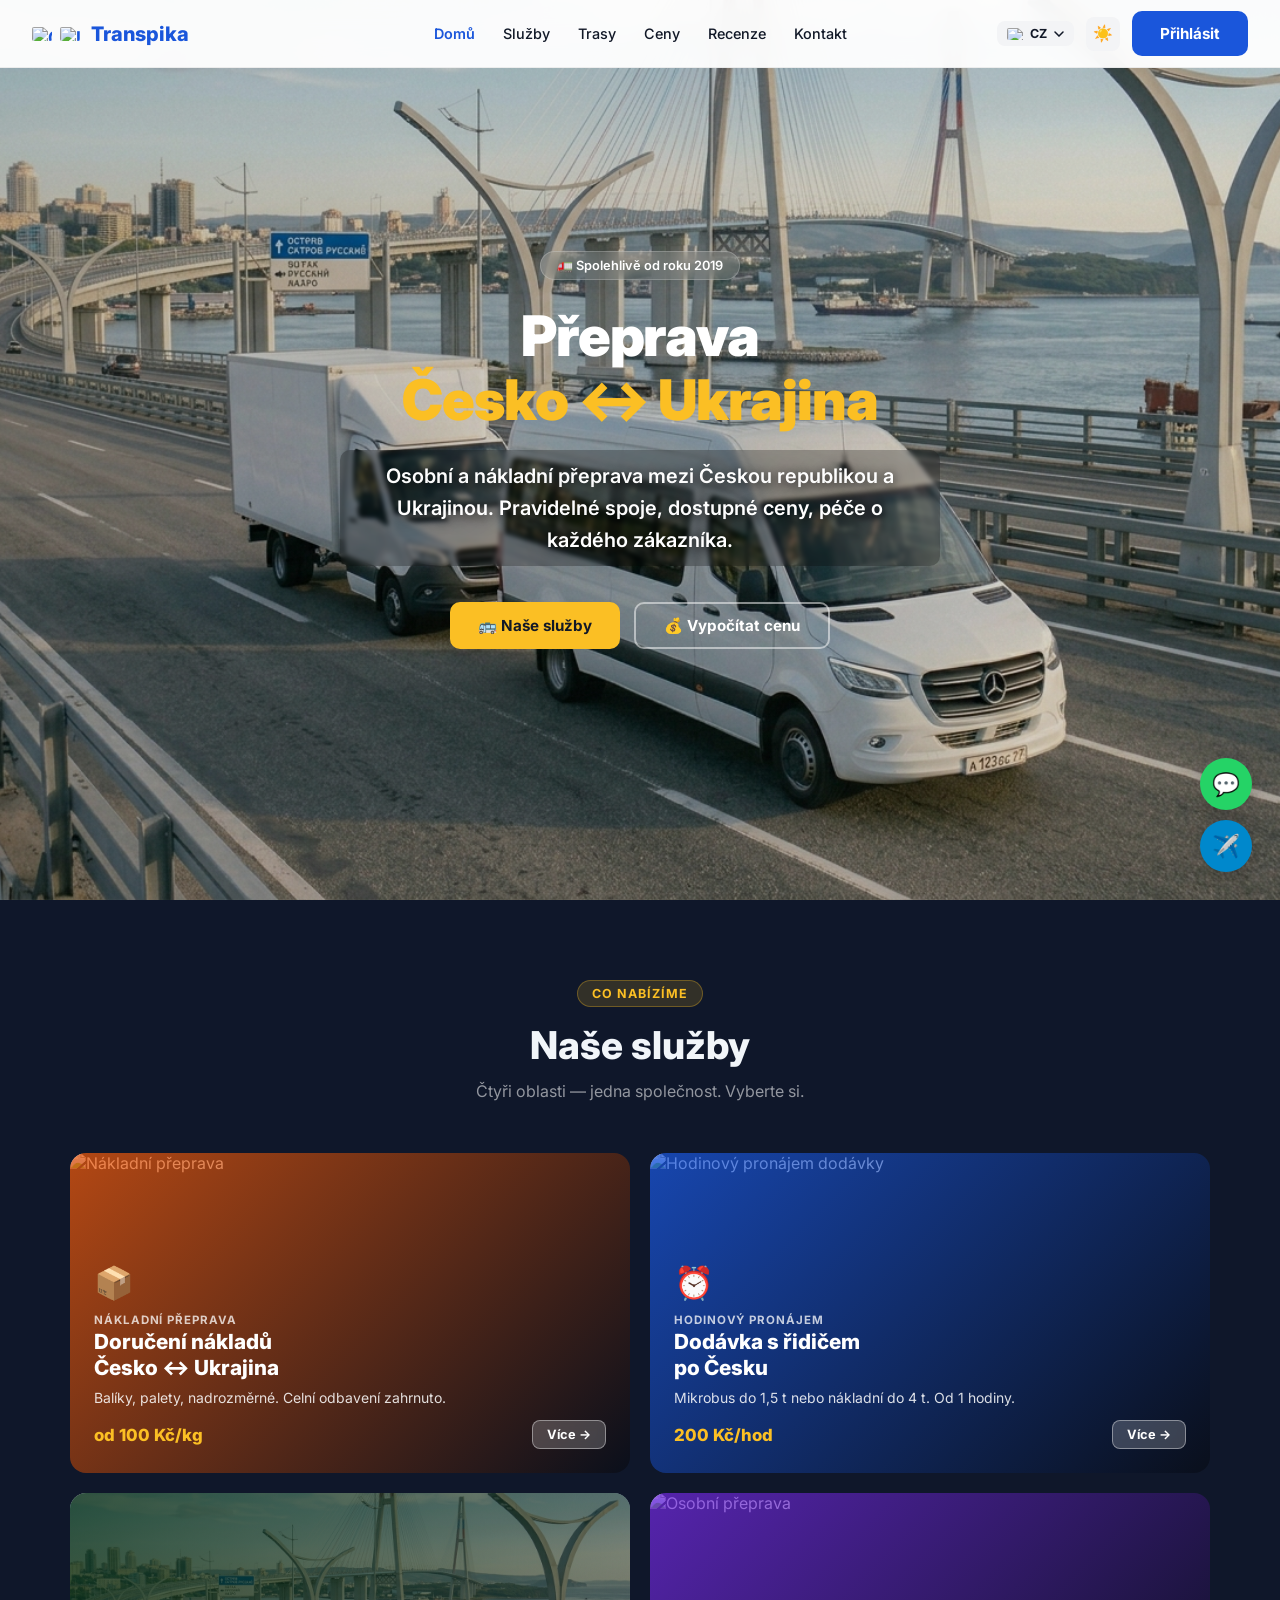
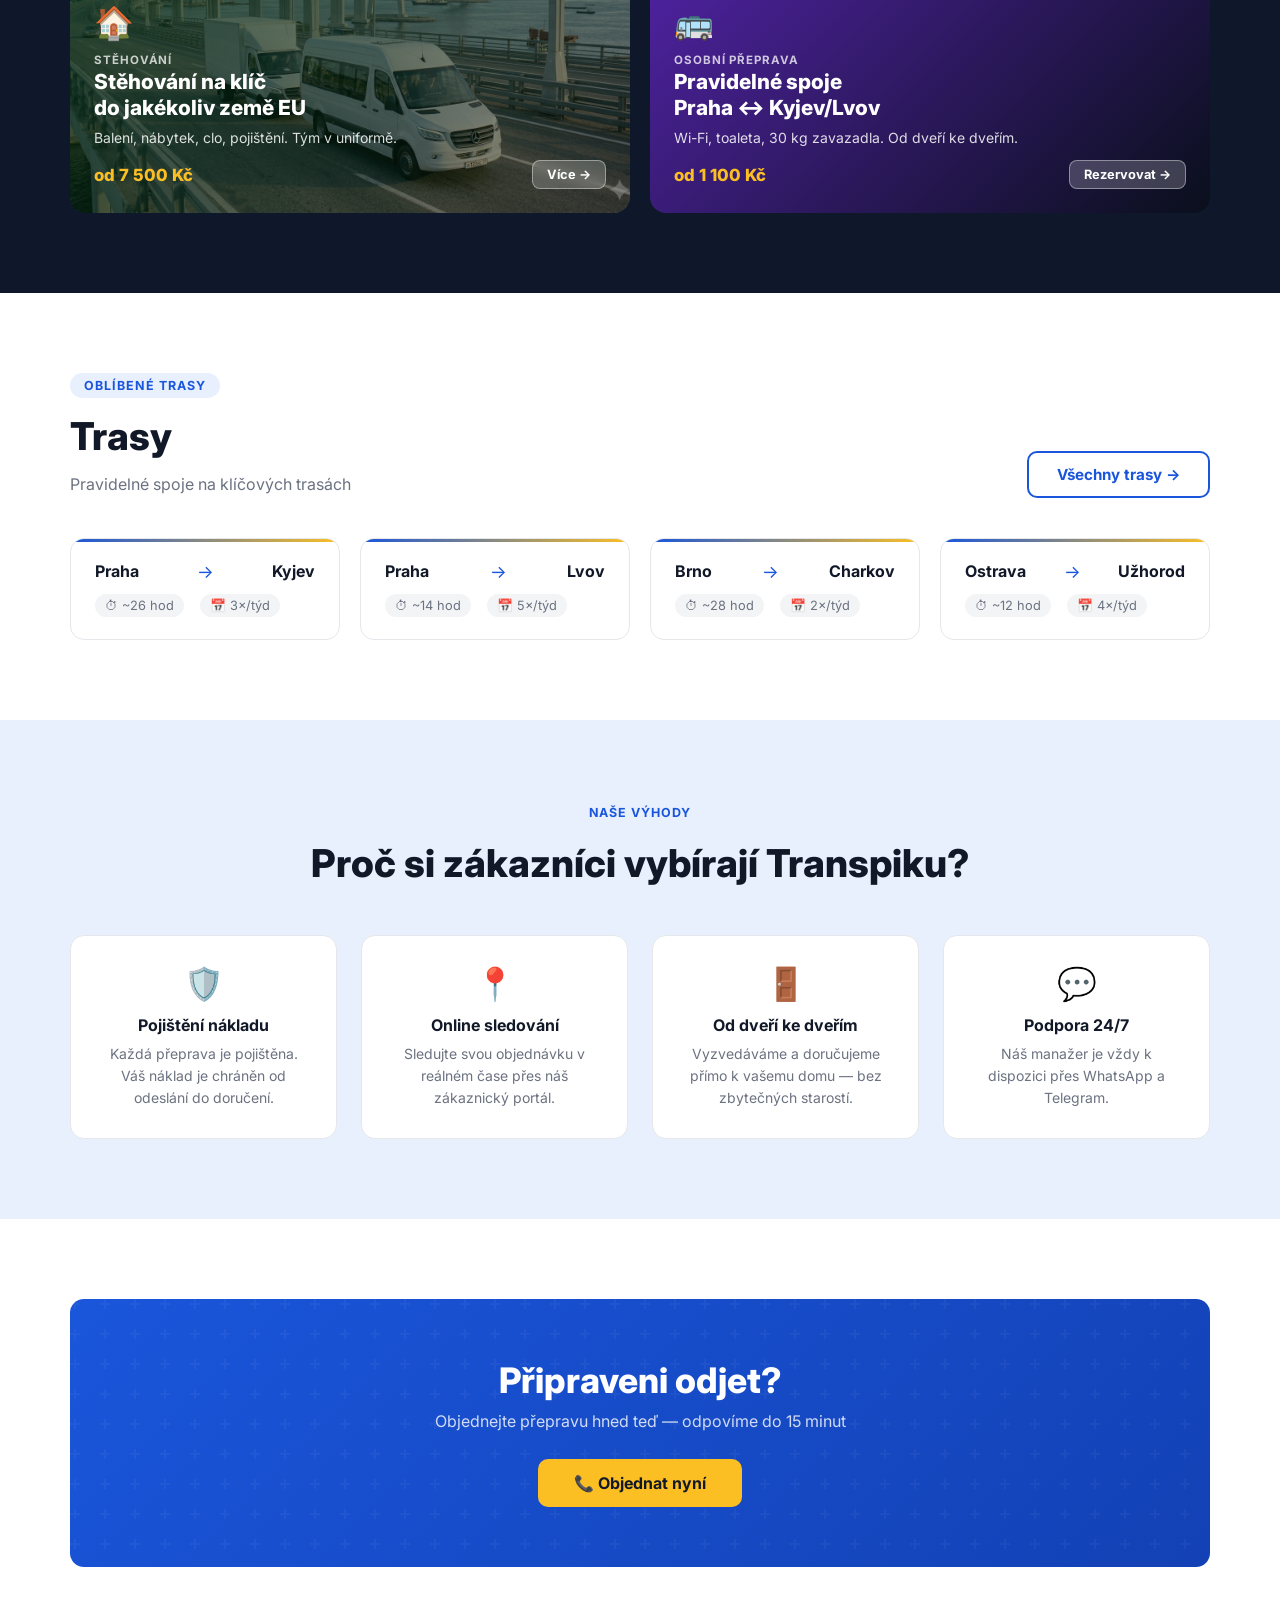
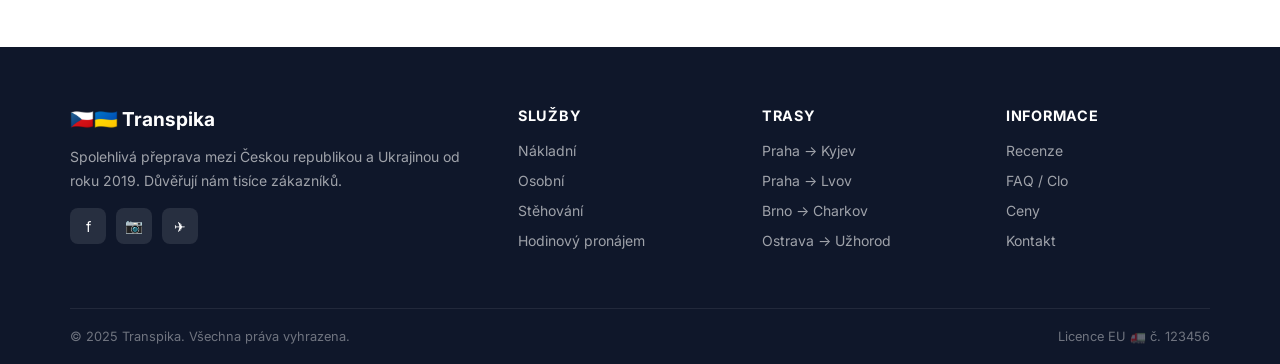
==== commit 7124bf35: "Remove fake stats, reviews and competitor comparisons" ====
--- a/index.html
+++ b/index.html
@@ -32,24 +32,6 @@
         <a href="services.html" class="btn-primary">🚌 Naše služby</a>
         <a href="prices.html" class="btn-outline" style="color:#fff;border-color:rgba(255,255,255,0.5);">💰 Vypočítat cenu</a>
       </div>
-      <div class="hero-stats">
-        <div class="stat-item">
-          <span class="num">2400+</span>
-          <span class="label">Spokojených zákazníků</span>
-        </div>
-        <div class="stat-item">
-          <span class="num">150+</span>
-          <span class="label">Spojů za měsíc</span>
-        </div>
-        <div class="stat-item">
-          <span class="num">5+</span>
-          <span class="label">Let zkušeností</span>
-        </div>
-        <div class="stat-item">
-          <span class="num">98%</span>
-          <span class="label">Včasných spojů</span>
-        </div>
-      </div>
     </div>
   </section>
 
